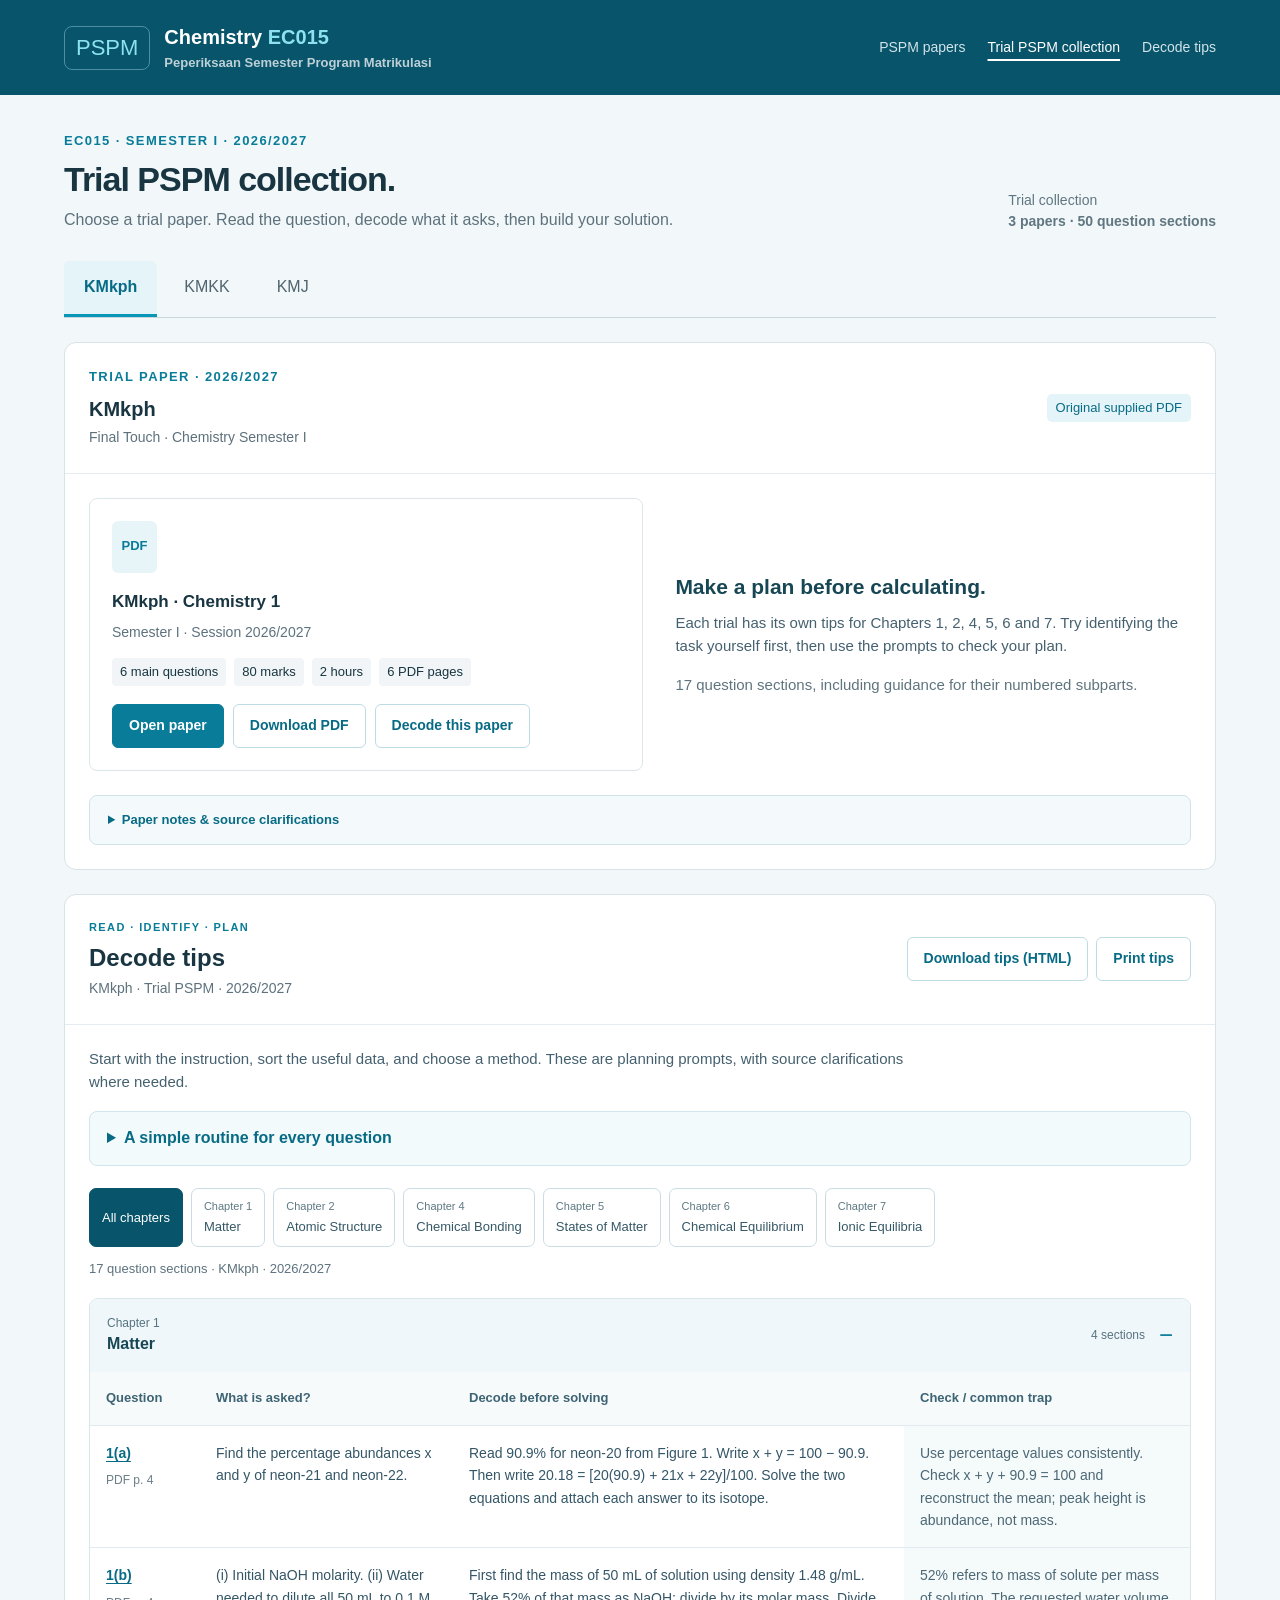
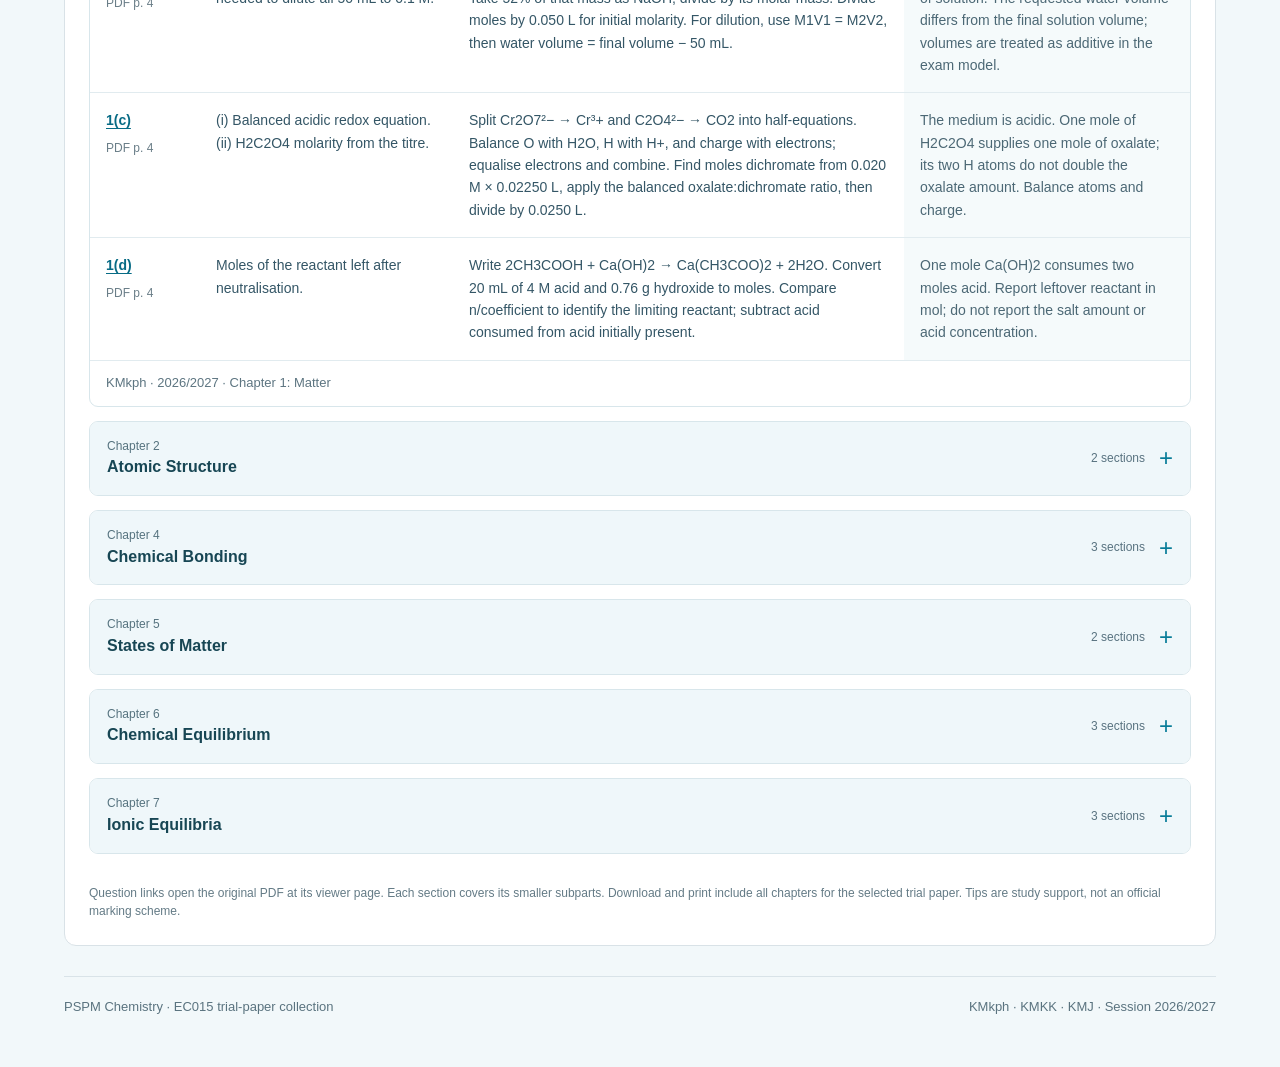
==== trials.html @ b9575f8e "Add trial papers and question decoding tips Add the 2026/2027 Trial PSPM collection for KMkph, KMKK " ====
<!doctype html>
<html lang="en">
<head>
  <meta charset="utf-8">
  <meta name="viewport" content="width=device-width,initial-scale=1">
  <title>Trial PSPM collection | Chemistry EC015</title>
  <meta name="description" content="Trial PSPM Chemistry EC015 papers for session 2026/2027, with question-specific decoding tips for KMkph, KMKK and KMJ.">
  <link rel="icon" type="image/svg+xml" href="data:image/svg+xml,%3Csvg xmlns='http://www.w3.org/2000/svg' viewBox='0 0 32 32'%3E%3Crect width='32' height='32' rx='8' fill='%2307546b'/%3E%3Cpath d='M11 7h10M14 7v8l-6 10h16l-6-10V7' fill='none' stroke='%238ce3ef' stroke-width='2'/%3E%3C/svg%3E">
  <style>
*{box-sizing:border-box}html{scroll-behavior:smooth;scroll-padding-top:22px}body{margin:0;background:#f2f8fa;color:#183541;font-family:Inter,Arial,sans-serif;font-size:16px;line-height:1.55}button,a,summary{-webkit-tap-highlight-color:transparent}button{font:inherit;cursor:pointer}a{color:#076b85;text-underline-offset:3px}button:focus-visible,a:focus-visible,summary:focus-visible{outline:3px solid #0796b5;outline-offset:4px}.skip{position:absolute;top:-80px;left:20px;z-index:10;background:white;padding:12px}.skip:focus{top:10px}header{background:#07546b;color:white;padding:22px 5%;display:flex;justify-content:space-between;align-items:center;gap:24px}.brand{display:flex;align-items:center;gap:14px}.mark{font-size:22px;color:#8ce3ef;border:1px solid #4d8fa1;padding:4px 11px;border-radius:8px}.brand strong{font-size:20px}.brand strong span{color:#8ce3ef}.brand small{display:block;color:#bed0d6;font-size:13px}nav{display:flex;gap:24px}nav a{color:#d2e3e9;text-decoration:none;font-size:14px}nav a:hover{color:white;text-decoration:underline}main{max-width:1360px;margin:auto;padding:36px 5% 50px}.intro{display:flex;justify-content:space-between;align-items:end;gap:20px;margin-bottom:28px}h1{font-size:34px;line-height:1.2;letter-spacing:-1px;margin:0 0 8px}h2{font-size:20px;line-height:1.4;margin:0}h3{font-size:17px;line-height:1.5;margin:0 0 8px}p{margin:0}.muted{color:#5d717c}.small{font-size:14px;margin-top:4px}.micro{font-size:13px;color:#5f747e;margin-top:16px}.label{font-size:13px;font-weight:bold;letter-spacing:1.4px;text-transform:uppercase;color:#087c98;margin-bottom:8px}.scope{font-size:14px;color:#607680}.tabs{display:flex;gap:7px;border-bottom:1px solid #c9d6dc;overflow:auto;margin-bottom:24px}.tabs button{border:0;background:transparent;color:#506570;padding:14px 20px;white-space:nowrap;border-bottom:3px solid transparent}.tabs button[aria-selected=true]{color:#076b85;border-color:#0796b5;background:#e4f4f8;font-weight:bold;border-radius:6px 6px 0 0}.layout{display:grid;grid-template-columns:1fr 1.6fr;gap:24px}.card{background:white;border:1px solid #d9e2e7;border-radius:12px;overflow:hidden}.cardhead{padding:24px;border-bottom:1px solid #e6ecef;display:flex;justify-content:space-between;align-items:center;gap:16px}.badge{font-size:13px;border-radius:5px;padding:4px 9px;background:#edf1f4;color:#506874;white-space:nowrap}.badge.good{background:#e4f4f8;color:#076b85}.paper{margin:24px;border:1px solid #dce5ea;border-radius:8px;padding:22px}.docicon{width:45px;height:52px;background:#e8f5f8;color:#087c98;border-radius:6px;display:grid;place-items:center;font-size:13px;font-weight:bold;margin-bottom:16px}.paper p{font-size:14px;color:#5d727e}.paper-meta{display:flex;gap:8px;flex-wrap:wrap;margin:14px 0 18px}.paper-meta span{background:#f1f5f7;border-radius:4px;padding:4px 8px;font-size:13px}.paper-actions{display:flex;gap:9px;flex-wrap:wrap}.button{display:inline-flex;align-items:center;justify-content:center;text-decoration:none;background:#087c98;color:white;padding:10px 16px;border:1px solid #087c98;border-radius:6px;font-size:14px;font-weight:bold}.button:hover{background:#06647c}.button.secondary{background:white;color:#076b85;border-color:#bedce4}.button.secondary:hover{background:#eef8fb}.textlink{font-size:14px;white-space:nowrap}.note{padding:0 24px 24px;font-size:14px;color:#5c727e}.note.topnote{padding:18px 24px 0}.metrics{display:grid;grid-template-columns:repeat(3,1fr);gap:14px;padding:24px}.metric{background:#f0f7fa;padding:16px;border-radius:8px}.metric strong{font-size:28px;display:block;line-height:1.3;font-variant-numeric:tabular-nums}.metric span{font-size:13px;color:#576e7a}.analysis{padding:0 24px 24px}.legend{display:flex;justify-content:space-between;gap:12px;font-size:13px;color:#59717c;margin-bottom:10px}.chapterbar{width:100%;border:0;background:none;padding:9px 0;display:grid;grid-template-columns:155px 1fr 89px;gap:14px;align-items:center;text-align:left;color:#23404c}.chapterbar:hover .bartrack{background:#dce8eb}.chapterbar[aria-pressed=true]{font-weight:bold}.chapname{font-size:14px;line-height:1.35}.chapname small{display:block;font-size:12px;color:#607783;font-weight:normal}.bartrack{height:18px;border-radius:4px;background:#edf2f5;overflow:hidden}.barfill{display:block;height:100%;border-radius:4px}.barvalue{font-size:14px;text-align:right;font-variant-numeric:tabular-nums}.barvalue small{display:block;color:#647c87;font-size:12px;font-weight:normal}.emptytrack{background:repeating-linear-gradient(135deg,#edf2f5,#edf2f5 6px,#f7f9fa 6px,#f7f9fa 12px)}.empty{padding:24px;color:#5b707d;font-size:16px}.empty h3{color:#203d49}.emptyaction{margin-top:20px;padding:10px 16px;background:#edf1f4;border-radius:6px;color:#526b78;text-align:center;font-size:14px}.notice{font-size:14px;color:#755b25;background:#fff8e6;border:1px solid #eedfae;border-radius:6px;padding:14px 16px;margin-top:16px}.wide{margin-top:24px}.filters{display:flex;gap:8px;flex-wrap:wrap;padding:18px 24px}.filters button,.smallbutton{background:white;border:1px solid #d4dfe4;border-radius:6px;padding:7px 13px;font-size:14px;color:#42606f}.filters button[aria-pressed=true]{background:#07546b;color:white;border-color:#07546b}.filters button:hover,.smallbutton:hover{border-color:#087c98}.filter-count{opacity:.7;margin-left:7px;font-size:13px}.tablewrap{overflow:auto}table{border-collapse:collapse;width:100%;font-size:14px;min-width:740px}caption{text-align:left;padding:12px 24px;font-size:13px;color:#5d7581;caption-side:bottom}th,td{text-align:left;padding:14px 24px;border-bottom:1px solid #e8eef1;vertical-align:top}th{font-size:13px;background:#f7f9fa;color:#506875;font-weight:bold}td:first-child{font-weight:bold}.mappingtable{min-width:800px}.mappingtable th:nth-child(1){width:90px}.mappingtable th:nth-child(2){width:140px}.mappingtable th:nth-child(3){width:90px}.mappingtable th:nth-child(4){width:300px}.mappingtable details{font-weight:normal}.mappingtable summary{cursor:pointer;color:#076b85;font-size:14px}.mappingtable details p{font-size:14px;line-height:1.6;margin:12px 0;color:#405f6e}.cslist{list-style:none;margin:12px 0;padding:0}.cslist li{font-size:14px;color:#3f5d6b;margin:8px 0}.cslist a{font-weight:bold}.related{border-left:2px solid #83bcb4;padding-left:12px}.sourcenote{color:#755b25!important;background:#fff9ea;padding:12px;border-radius:6px}.sourcepage{display:block;font-size:12px;color:#617883;margin-top:5px;font-weight:normal}.chaptertag{font-size:13px;display:inline-block;padding:3px 8px;border-radius:4px;background:#edf2f5}.mapfocus{display:flex;justify-content:space-between;align-items:center;padding:0 24px 16px;gap:14px;font-size:14px;color:#456370}.sectionhead{padding:12px 0 18px}.insights{display:grid;grid-template-columns:repeat(3,1fr);gap:20px}.insight{padding:22px;background:#e4efef;border:1px solid #d1e2e2;border-radius:10px}.insight:nth-child(2){background:#07546b;color:white;border-color:#07546b}.insight:nth-child(3){background:#eef0f7;border-color:#dde1ee}.bigstat{font-size:36px;line-height:1.2;font-weight:bold;margin-bottom:16px;color:#007262}.bigstat span{font-size:20px;font-weight:normal}.insight:nth-child(2) .bigstat{color:#8ce3ef}.insight p{font-size:14px;color:#496570}.insight:nth-child(2) p{color:#c2d8df}.weightcell{border:0;border-radius:5px;padding:6px 10px;text-align:left;font-size:14px;color:#174637;background:#e3f1ec;cursor:pointer;min-width:87px}.weightcell strong{display:block;font-size:16px}.weightcell small{font-size:12px;color:#436b60}.weightcell:hover{outline:2px solid #087c98}.topicname{font-weight:normal!important;max-width:300px}.topicname a{font-weight:bold;color:#385b6b}.freq{white-space:nowrap;font-weight:bold}.freqline{width:65px;height:5px;background:#e7edf0;border-radius:4px;margin-top:8px;overflow:hidden}.freqline span{height:100%;display:block;background:#087c98}.topiccell{text-align:center}.tick{border:1px solid #c7e0d9;background:#e4f2ed;color:#006b56;font-size:16px;font-weight:bold;border-radius:5px;width:38px;height:31px}.tick:hover{background:#c9e9df}.absent{color:#718692;font-size:13px}.supplement-grid{display:grid;grid-template-columns:1fr 1fr;gap:20px;padding:24px}.supplement-item{border:1px solid #d9e4e8;border-radius:8px;padding:18px}.supplement-item p{font-size:14px;color:#5d7581;margin-bottom:16px}.supplement-item .button{padding:8px 12px}.supplement-item button{background:white}.methods{display:grid;grid-template-columns:repeat(3,1fr);gap:24px;padding:24px}.methodnum{font-size:13px;color:#087c98;font-weight:bold;margin-bottom:8px}.methods p{font-size:14px;color:#526d7b}.methoddetails{margin:0 24px 20px;border-top:1px solid #dde6eb;padding-top:16px;font-size:14px}.methoddetails summary{cursor:pointer;font-weight:bold;color:#325666}.methoddetails p{margin:14px 0;color:#526e7c}.inventory{list-style:none;padding:0}.inventory li{margin:16px 0}.inventory small{display:block;font-size:13px;color:#5d7581;margin-top:4px}footer{display:flex;justify-content:space-between;gap:18px;border-top:1px solid #d9e3e8;margin-top:30px;padding-top:20px;font-size:13px;color:#5a737f}.sumrow th{background:white;font-size:14px}.missingcol{color:#647b87}#mapping-content .empty{padding-top:0}@media(max-width:980px){.layout{grid-template-columns:1fr 1.3fr}.chapterbar{grid-template-columns:125px 1fr 80px;gap:10px}.insights{gap:12px}.cardhead{padding:20px}}@media(max-width:760px){main{padding:24px 5% 36px}header{flex-wrap:wrap;padding:18px 5%;gap:16px}nav{gap:24px}.brand small{font-size:12px}.intro{display:block}.scope{margin-top:14px}.layout{grid-template-columns:1fr}h1{font-size:28px}.tabs button{padding:12px 14px}.metrics{gap:8px;padding:18px}.metric{padding:12px}.chapterbar{grid-template-columns:130px 1fr 80px;gap:10px}.analysis{padding:0 18px 20px}.insights,.methods,.supplement-grid{grid-template-columns:1fr}.cardhead{flex-wrap:wrap;align-items:start}.textlink{white-space:normal}.filters{padding:18px}.paper{margin:18px}.note{padding-left:18px;padding-right:18px}.mapfocus{padding-left:18px;padding-right:18px}.badge{white-space:normal}.tablewrap{overscroll-behavior-x:contain}footer{display:block}footer span{display:block;margin-bottom:6px}.methoddetails{margin-left:18px;margin-right:18px}.legend{font-size:12px}.chapname{font-size:14px}}@media(prefers-reduced-motion:reduce){html{scroll-behavior:auto}}
/* Question decoding support, scoped to the selected examination session. */
.sr-only{position:absolute;width:1px;height:1px;padding:0;margin:-1px;overflow:hidden;clip:rect(0,0,0,0);white-space:nowrap;border:0}
.decode-head .label{font-size:11px;margin-bottom:5px}.decode-head h2{font-size:24px}.decode-body{padding:22px 24px 0}.decode-lead{max-width:830px;color:#45616f;font-size:15px}.decode-routine{margin-top:18px;padding:14px 17px;border:1px solid #cfe6ed;border-radius:8px;background:#f2fafc}.decode-routine summary{font-weight:bold;color:#076b85;cursor:pointer}.decode-routine ol{margin:14px 0 0;padding-left:24px;color:#3c5b69;font-size:14px}.decode-routine li+li{margin-top:7px}.decode-sets{border:0;padding:0;margin:20px 0 10px;display:flex;gap:12px;flex-wrap:wrap}.decode-sets legend{font-size:14px;font-weight:bold;margin-bottom:10px}.decode-sets label{display:flex;align-items:center;gap:9px;border:1px solid #bfdde6;border-radius:8px;padding:10px 18px;font-weight:bold;font-size:14px;cursor:pointer}.decode-sets label:has(input:checked){background:#e4f4f8;border-color:#087c98;color:#076b85}.decode-sets input{accent-color:#087c98;width:17px;height:17px;margin:0}.decode-sets input:focus-visible{outline:3px solid #0796b5;outline-offset:3px}.decode-source-note{font-size:13px;color:#5d727e;max-width:840px}.decode-filters{display:flex;gap:8px;flex-wrap:wrap;padding:22px 24px 12px}.decode-filters button{border:1px solid #cbdde4;border-radius:7px;padding:9px 12px;background:white;color:#365866;font-size:13px;text-align:left}.decode-filters button span{display:block;font-size:11px;opacity:.8;margin-bottom:2px}.decode-filters button[aria-pressed=true]{background:#07546b;color:white;border-color:#07546b}.decode-filters button:hover{border-color:#087c98}.decode-status{padding:0 24px 18px;color:#5d727e;font-size:13px}.decode-content{padding:0 24px 4px}.decode-chapter{border:1px solid #d8e6eb;border-radius:9px;margin-bottom:14px;overflow:hidden}.decode-chapter>summary{display:flex;justify-content:space-between;align-items:center;gap:14px;background:#eff7fa;padding:15px 17px;cursor:pointer;list-style:none}.decode-chapter>summary::-webkit-details-marker{display:none}.decode-chapter>summary:after{content:'+';font-size:24px;color:#087c98;line-height:1}.decode-chapter[open]>summary:after{content:'−'}.decode-chapter>summary>span:first-child{flex:1}.decode-chapter>summary small{display:block;color:#56737f;font-size:12px}.decode-chapter>summary strong{font-size:16px;color:#174654}.decode-count{font-size:12px;color:#597380;white-space:nowrap}.decode-table-wrap{overflow-x:auto}.decode-table{min-width:0;width:100%;table-layout:fixed;font-size:14px;line-height:1.6}.decode-table caption{padding:12px 16px;caption-side:bottom}.decode-table th,.decode-table td{padding:16px;border-bottom:1px solid #e1ebef;overflow-wrap:break-word}.decode-table thead th{background:#f7fafb;color:#3d6474}.decode-table thead th:nth-child(1){width:10%}.decode-table thead th:nth-child(2){width:23%}.decode-table thead th:nth-child(3){width:41%}.decode-table thead th:nth-child(4){width:26%}.decode-table tbody th{background:white;color:#076b85;font-size:14px}.decode-table tbody th small{display:block;margin-top:7px;font-size:11px;font-weight:normal;color:#6a7e88}.decode-table td{font-weight:normal;color:#345666}.decode-table .decode-check{background:#f5fafb;color:#4c6875}.decode-table sub{font-size:.75em;line-height:0}.decode-footnote{padding:12px 24px 24px;font-size:12px;color:#647b86}.decode-download{white-space:nowrap}
@media(max-width:900px){.decode-table thead th:nth-child(1){width:11%}.decode-table thead th:nth-child(2){width:23%}.decode-table thead th:nth-child(3){width:38%}.decode-table thead th:nth-child(4){width:28%}.decode-table th,.decode-table td{padding:12px;font-size:13px}}
@media(max-width:760px){.decode-body{padding:18px 18px 0}.decode-filters{padding:20px 18px 12px;display:grid;grid-template-columns:1fr 1fr;gap:7px}.decode-filters button:first-child{grid-column:1/-1}.decode-status{padding:0 18px 16px}.decode-content{padding:0 18px 4px}.decode-footnote{padding:10px 18px 20px}.decode-table{display:block;table-layout:auto}.decode-table caption{display:block}.decode-table thead{position:absolute;width:1px;height:1px;overflow:hidden;clip:rect(0,0,0,0)}.decode-table tbody{display:block}.decode-table tbody tr{display:block;padding:14px 16px;border-bottom:1px solid #cddfe6}.decode-table tbody tr:nth-child(even){background:#f8fbfc}.decode-table tbody th,.decode-table tbody td{display:block;width:100%;padding:7px 0;border:0;background:none;font-size:14px}.decode-table tbody th{padding-bottom:10px;font-size:16px}.decode-table tbody th small{display:inline;margin-left:12px}.decode-table td:before{content:attr(data-label);display:block;font-weight:bold;color:#174654;font-size:12px;margin-bottom:3px}.decode-table .decode-check{padding:12px;margin-top:5px;background:#edf6f8;border-radius:6px}.decode-chapter>summary{padding:14px}.decode-count{font-size:11px}}

</style>
  <style>
nav{flex-wrap:wrap;gap:12px 22px}nav a[aria-current="page"]{color:white;text-decoration:underline;text-decoration-thickness:2px;text-underline-offset:7px}
.trial-paper-layout{display:grid;grid-template-columns:1.1fr 1fr;align-items:center}.trial-guidance{padding:24px 32px 24px 8px;color:#45616f;max-width:560px}.trial-guidance h3{font-size:21px;color:#174654}.trial-guidance p{font-size:15px}.trial-notes{margin:0 24px 24px;background:#f4fafc;border:1px solid #cfe3ea;border-radius:8px;padding:14px 18px;font-size:13px;color:#486571}.trial-notes summary{cursor:pointer;font-weight:bold;color:#076b85}.trial-notes ul{margin:12px 0 0;padding-left:20px}.trial-notes li+li{margin-top:8px}.trial-tip-actions{display:flex;flex-wrap:wrap;gap:8px}.decode-table tbody th small{font-size:12px}.decode-table{font-variant-numeric:tabular-nums}.decode-table th,.decode-table td{white-space:pre-line}
@media(max-width:760px){.trial-paper-layout{grid-template-columns:1fr}.trial-guidance{padding:0 18px 22px}.trial-guidance h3{font-size:18px}.trial-notes{margin:0 18px 20px}.decode-filters button{min-width:0;overflow-wrap:anywhere}.trial-tip-actions{width:100%}nav{gap:12px 18px}header{align-items:flex-start}}
@media print{body{background:white;font-size:11pt}header,.intro,#trial-tabs,#trial-paper-card,.decode-filters,.decode-status,.trial-tip-actions,.skip,footer{display:none!important}main{padding:0;max-width:none}.card{border:0}.decode-head,.decode-body,.decode-content{padding:8px 0}.decode-routine,.decode-footnote{display:none}.decode-chapter{break-inside:auto;overflow:visible}.decode-chapter>summary:after{display:none}.decode-table,.decode-table tbody{display:table;width:100%;table-layout:fixed}.decode-table thead{display:table-header-group;position:static;width:auto;height:auto;clip:auto}.decode-table tbody{display:table-row-group}.decode-table tr{display:table-row!important;break-inside:avoid}.decode-table th,.decode-table td{display:table-cell!important;padding:8px!important;font-size:9pt!important;border:1px solid #cfdee4!important}.decode-table td:before{display:none}.decode-table caption{display:table-caption}a{color:#183541;text-decoration:none}.wide{margin-top:0}}

</style>
  
  
</head>
<body>
  <a class="skip" href="#trial-papers">Skip to trial papers</a>
  <header>
    <div class="brand"><div class="mark" aria-hidden="true">PSPM</div><strong>Chemistry <span>EC015</span><small>Peperiksaan Semester Program Matrikulasi</small></strong></div>
    <nav aria-label="Portal sections"><a href="index.html#papers">PSPM papers</a><a href="trials.html" aria-current="page">Trial PSPM collection</a><a href="#trial-decode">Decode tips</a></nav>
  </header>
  <main>
    <div class="intro">
      <div><div class="label">EC015 · Semester I · 2026/2027</div><h1>Trial PSPM collection.</h1><p class="muted">Choose a trial paper. Read the question, decode what it asks, then build your solution.</p></div>
      <div class="scope">Trial collection<br><strong>3 papers · 50 question sections</strong></div>
    </div>
    <section id="trial-papers" aria-label="Trial examination paper collection">
      <div class="tabs" role="tablist" aria-label="Trial paper" id="trial-tabs"></div>
      <section id="trial-panel" role="tabpanel">
        <section class="card" id="trial-paper-card" aria-label="Selected trial paper"></section>
        <section class="card wide" id="trial-decode" aria-labelledby="trial-decode-title"></section>
      </section>
    </section>
    <footer><span>PSPM Chemistry · EC015 trial-paper collection</span><span>KMkph · KMKK · KMJ · Session 2026/2027</span></footer>
    <noscript><p>This collection needs JavaScript to show its decoding tips. Open the supplied papers directly: <a href="trial-kmkph-2026-2027.pdf">KMkph</a>, <a href="trial-kmkk-2026-2027.pdf">KMKK</a>, <a href="trial-kmj-2026-2027.pdf">KMJ</a>.</p></noscript>
  </main>

<script>
window.TRIAL_PSPM_DATA = [{"id": "kmkph", "label": "KMkph", "url": "trial-kmkph-2026-2027.pdf", "pages": 6, "session": "2026/2027", "subtitle": "Final Touch · Chemistry Semester I", "notes": ["The cover names this paper “Final Touch”. KMkph is the supplied file label.", "The constants page prints Kw as 1.00 × 10^-4. At 25°C use Kw = 1.00 × 10^-14; confirm this source typo with your lecturer.", "Question 6(c) needs a stated assumption about sulfate in sulfuric acid. See its decoding note."], "rows": [{"ref": "1(a)", "chapter": 1, "page": 4, "target": "Find the percentage abundances x and y of neon-21 and neon-22.", "plan": "Read 90.9% for neon-20 from Figure 1. Write x + y = 100 − 90.9. Then write 20.18 = [20(90.9) + 21x + 22y]/100. Solve the two equations and attach each answer to its isotope.", "check": "Use percentage values consistently. Check x + y + 90.9 = 100 and reconstruct the mean; peak height is abundance, not mass."}, {"ref": "1(b)", "chapter": 1, "page": 4, "target": "(i) Initial NaOH molarity. (ii) Water needed to dilute all 50 mL to 0.1 M.", "plan": "First find the mass of 50 mL of solution using density 1.48 g/mL. Take 52% of that mass as NaOH; divide by its molar mass. Divide moles by 0.050 L for initial molarity. For dilution, use M1V1 = M2V2, then water volume = final volume − 50 mL.", "check": "52% refers to mass of solute per mass of solution. The requested water volume differs from the final solution volume; volumes are treated as additive in the exam model."}, {"ref": "1(c)", "chapter": 1, "page": 4, "target": "(i) Balanced acidic redox equation. (ii) H2C2O4 molarity from the titre.", "plan": "Split Cr2O7²− → Cr³+ and C2O4²− → CO2 into half-equations. Balance O with H2O, H with H+, and charge with electrons; equalise electrons and combine. Find moles dichromate from 0.020 M × 0.02250 L, apply the balanced oxalate:dichromate ratio, then divide by 0.0250 L.", "check": "The medium is acidic. One mole of H2C2O4 supplies one mole of oxalate; its two H atoms do not double the oxalate amount. Balance atoms and charge."}, {"ref": "1(d)", "chapter": 1, "page": 4, "target": "Moles of the reactant left after neutralisation.", "plan": "Write 2CH3COOH + Ca(OH)2 → Ca(CH3COO)2 + 2H2O. Convert 20 mL of 4 M acid and 0.76 g hydroxide to moles. Compare n/coefficient to identify the limiting reactant; subtract acid consumed from acid initially present.", "check": "One mole Ca(OH)2 consumes two moles acid. Report leftover reactant in mol; do not report the salt amount or acid concentration."}, {"ref": "2(a)", "chapter": 2, "page": 4, "target": "(i) Transition for line C. (ii) Photon energy for B. (iii) Longest-wavelength labelled line. Continues on PDF p. 5.", "plan": "Ultraviolet identifies the Lyman series, so all emission transitions end at n = 1. A is the first line (n = 2 → 1); count successive initial levels to C. Read B’s frequency as 2.93 × 10^15 s−1 and use E = hν. For wavelength, use λ = c/ν and choose the lowest frequency.", "check": "Use the line labels and frequencies from Figure 2 on p. 4. Photon energy is positive in J per photon; electron energy change for emission is negative."}, {"ref": "2(b)", "chapter": 2, "page": 5, "target": "(i) Neutral Y configuration. (ii) Valence orbital shapes. (iii) Quantum numbers for the fifth electron of Y3+. (iv) Number of l = 0 electrons in Y3+.", "plan": "Y3+ has 28 electrons, so neutral Y has 31. Write the atom and ion configurations separately. Sketch the atom’s valence s and p orbitals. For the fifth electron, count from 1s in the ion and place it in a labelled orbital diagram. For l = 0, add all occupied s-subshell electrons in the ion.", "check": "38 neutrons do not enter the electronic configuration. The fifth electron overall is not the fifth valence electron. State your m_l box-order convention."}, {"ref": "3(a)", "chapter": 4, "page": 5, "target": "(i) Lewis structures of ClF3 and ClF4−. (ii) Shapes. (iii) Octet exceptions. (iv) Hybridisation diagram for ClF4−.", "plan": "Count all valence electrons, adding one for the anion. Complete terminal F octets and place remaining pairs on Cl. Count bonding and lone-pair domains: ClF3 is AX3E2; ClF4− is AX4E2. Use these for molecular shapes and the course-model orbital mixing diagram for six domains.", "check": "Draw all lone pairs and bracket the ion with its charge. Molecular shape excludes lone pairs. Use the EC015 sp3d/sp3d2 model when requested; it is a course model of hypervalent bonding."}, {"ref": "3(b)", "chapter": 4, "page": 5, "target": "(i) Resonance contributors for SCN−. (ii) Most plausible contributor, justified by formal charges.", "plan": "Keep the S–C–N skeleton fixed and count 16 valence electrons. Change bond orders and lone pairs while keeping valid octets. For every atom use formal charge = valence electrons − nonbonding electrons − half the bonding electrons. Compare charge separation and the location of negative charge.", "check": "Do not move atoms or use equilibrium arrows for resonance. Every contributor must total −1. In the formal-charge/electronegativity comparison, state the criterion used; real SCN− has delocalised bonding."}, {"ref": "3(c)", "chapter": 4, "page": 5, "target": "Explain why H2O boils higher than H2S despite their similar shape.", "plan": "Identify the intermolecular forces in each pure substance. Connect the O–H bonds and oxygen lone pairs to hydrogen bonding between water molecules. Compare the energy needed to separate those molecules with that for H2S.", "check": "Boiling overcomes intermolecular attractions. It does not break the O–H or S–H covalent bonds. Similar molecular shape does not imply identical intermolecular forces."}, {"ref": "4(a)", "chapter": 5, "page": 5, "target": "(i) Molar mass from gas density. (ii) New volume at constant pressure. (iii) Conditions for real-gas behaviour.", "plan": "For (i), use M = dRT/P with 2.64 g/L, T = 310 + 273.15 K, and P = 775/760 atm. For (ii), use V1/T1 = V2/T2 with 2.5 L and the stated final temperature, read as 400°C. For (iii), connect low temperature and high pressure to attractions and molecular volume.", "check": "Match R to pressure/volume units. Convert both temperatures to kelvin. The final temperature is typeset “400⁰C”; confirm if your copy is unclear."}, {"ref": "4(b)", "chapter": 5, "page": 6, "target": "(i) Labelled phase diagram of X. (ii) Explain the difference from water’s fusion-line slope.", "plan": "Put pressure vertically and temperature horizontally. Mark the triple point at −57°C, 5.1 atm and critical point at 31°C, 73 atm. Join the three phase boundaries and label regions. Solid X is denser than its liquid, so draw a positive solid–liquid slope; contrast water’s less-dense ice and negative slope.", "check": "The critical point ends the liquid–gas boundary. Label the solid–liquid boundary separately; do not use the water slope for X."}, {"ref": "5(a)", "chapter": 6, "page": 6, "target": "Kp for the stated photosynthesis equilibrium at 31°C.", "plan": "Write Kc = [O2]^6/([CO2]^6[H2O]^6); omit solid glucose. Substitute the given equilibrium concentrations, then use Kp = Kc(RT)^Δn. Count gaseous coefficients only: Δn = 6 − (6 + 6) = −6. Use T = 304.15 K.", "check": "The coefficients become powers; this question is not a simple ratio of concentrations. Use the gas-constant units required for the pressure convention."}, {"ref": "5(b)", "chapter": 6, "page": 6, "target": "Initial concentrations of CO2 and H2O when products were initially absent.", "plan": "Create an ICE table with changes −6x, −6x, +x(solid), +6x for the equation as written. Since initial O2 = 0, set 6x = [O2]eq. Add the consumed amount 6x back to each reactant’s equilibrium concentration.", "check": "Work backwards from equilibrium. CO2, H2O and O2 have equal gaseous coefficients here; do not add six times the measured O2 concentration again."}, {"ref": "5(c)", "chapter": 6, "page": 6, "target": "How increasing temperature changes Kp.", "plan": "Underline ΔH > 0: the forward direction is endothermic. Treat heat as a reactant. Heating favours the forward reaction, so relate the increased product-to-reactant equilibrium ratio to Kp.", "check": "State the change in Kp, not only the direction of the shift. A catalyst or pressure change at fixed temperature would not change Kp."}, {"ref": "6(a)", "chapter": 7, "page": 6, "target": "(i) Conjugate bases of HCN and C6H5COOH. (ii) Stronger acid with a Ka reason.", "plan": "Remove one H+ from each acid and reduce its charge by one. Compare the two given Ka values: the larger Ka means a greater fraction dissociates and hence a stronger acid.", "check": "A more negative exponent means a smaller value. Compare Ka numerically; count the charge correctly for CN− and C6H5COO−."}, {"ref": "6(b)", "chapter": 7, "page": 6, "target": "(i) Reaction equations. (ii) Final pH and acidic/basic nature after mixing NH3 and HCl.", "plan": "Begin with NH3 + H+ → NH4+. Find initial moles: 0.200 × 0.30 for NH3 and 0.100 × 0.20 for HCl. Subtract the acid moles to find remaining NH3 and formed NH4+. Both survive, so use the base buffer relation pOH = pKb + log(nNH4+/nNH3), then pH = 14 − pOH at 25°C. Include NH3 + H2O ⇌ NH4+ + OH− when explaining equilibrium.", "check": "This mixture is before equivalence. Neutralisation comes before equilibrium; do not use initial NH3 concentration in a weak-base-only formula. Use Kw = 10^-14 at 25°C despite the constants-page typo."}, {"ref": "6(c)", "chapter": 7, "page": 6, "target": "Molar solubility of Ag2SO4 in 1.0 M H2SO4.", "plan": "Write Ag2SO4(s) ⇌ 2Ag+ + SO4²− and Ksp = [Ag+]²[SO4²−]. Let the dissolved salt be s, giving [Ag+] = 2s. If the intended exam model assumes background [SO4²−] = 1.0 M, write Ksp = (2s)²(1.0 + s), approximate only after stating that assumption.", "check": "Source clarification: H2SO4 does not supply exactly 1.0 M free SO4²− in a rigorous model; HSO4− dissociation and activities matter. No Ka2 is supplied. Confirm the intended simplification with your lecturer; do not double the sulfate concentration."}]}, {"id": "kmkk", "label": "KMKK", "url": "trial-kmkk-2026-2027.pdf", "pages": 10, "session": "2026/2027", "subtitle": "Program Jelajah Prestasi · Pre-PSPM", "notes": ["The tips follow the visible question pages. The PDF contains duplicated hidden text; the visible 1(b) has two subparts about HNO3."], "rows": [{"ref": "1(a)", "chapter": 1, "page": 5, "target": "(i) Relative atomic mass of Ga. (ii) Complete notation for the 69Ga3+ ion.", "plan": "Multiply each isotopic mass by its fractional abundance and add. For notation, place the mass number at upper left, Ga’s proton number at lower left, and 3+ at upper right.", "check": "Use 68.926 and 70.925 for the weighted mean, not the rounded mass numbers. Losing electrons changes charge, not mass number or proton number."}, {"ref": "1(b)", "chapter": 1, "page": 5, "target": "(i) Molality of concentrated HNO3. (ii) Stock volume for 250.0 mL of 0.705 M dilute acid.", "plan": "Take 100 g of stock: 68.0 g HNO3 and 32.0 g water. Divide acid moles by 0.0320 kg solvent for molality. For dilution, first obtain stock molarity from the same acid moles divided by stock volume (100 g ÷ 1.4 g/mL, converted to L), then use MstockVstock = 0.705 × 0.2500.", "check": "Molality uses kg solvent; molarity uses L solution. The visible paper asks two HNO3 subparts; ignore the duplicated hidden text mentioning KCl that some text readers expose."}, {"ref": "1(c)", "chapter": 1, "page": 5, "target": "Balance permanganate + sulfite → MnO2 + sulfate in basic medium.", "plan": "Form reduction and oxidation half-equations. Balance atoms and charge, equalise electron transfer, then convert any H+ to water by adding equal OH− to both sides and cancel water. Alternatively balance directly with H2O/OH− in basic solution.", "check": "The reduction product is MnO2, not Mn2+. The final equation must conserve charge and atoms and contain no uncancelled H+."}, {"ref": "1(d)", "chapter": 1, "page": 5, "target": "Mass of the excess reactant remaining after P4 reacts with Cl2.", "plan": "Convert 15.5 g P4 and 45.0 g Cl2 to moles. Compare n(P4)/1 with n(Cl2)/6 using P4 + 6Cl2 → 4PCl3. Determine how much excess reactant is consumed by the limiting amount; subtract from its starting moles and convert the remainder to grams.", "check": "P4 and Cl2 are molecules: use their molecular molar masses. The larger starting mass does not necessarily identify the excess reactant."}, {"ref": "2(a)", "chapter": 2, "page": 6, "target": "(i) Wavelength in nm and frequency of Brackett line R. (ii) Highest-energy labelled line.", "plan": "Brackett transitions end at n = 4. Count P as 5 → 4, Q as 6 → 4, then R as 7 → 4. Use 1/λ = RH(1/4² − 1/7²), then ν = c/λ. Compare initial levels for the labelled lines to identify the greatest energy drop.", "check": "The lines converge to the right; the horizontal spacing is schematic. Use RH in m−1, calculate λ in m, then convert to nm. Highest energy means highest frequency."}, {"ref": "2(b)", "chapter": 2, "page": 6, "target": "(i) Configuration of Z2+ (Z = 29). (ii) Quantum numbers for the seventh 3d electron. (iii) Neutral copper anomaly.", "plan": "Identify copper. Write the neutral anomalous configuration [Ar]3d10 4s1, then remove 4s before 3d to obtain the 2+ ion. Fill five labelled 3d boxes singly before pairing and locate the seventh electron in that subshell. Explain neutral copper using the relative stability of a filled 3d subshell.", "check": "The highest-energy occupied subshell of Cu2+ is 3d. “Seventh electron” refers here to that subshell, not the seventh electron overall. State the m_l ordering used; neutral Cu and Cu2+ are different."}, {"ref": "3(a)", "chapter": 4, "page": 7, "target": "Two possible NO2+ Lewis structures and the most plausible one.", "plan": "Count 5 + 2(6) − 1 = 16 valence electrons. Keep the O–N–O skeleton, draw two valid distributions of bond orders/lone pairs, and calculate all formal charges. Prefer full octets, then minimise charge separation and justify the location of charge.", "check": "NO2+ is not nitrite (NO2−). Second-period N cannot exceed its octet. All formal charges must sum to +1; include the ion brackets."}, {"ref": "3(b)", "chapter": 4, "page": 7, "target": "(i) ICl2− hybridisation diagram. (ii) Labelled sigma orbital overlap.", "plan": "Draw its Lewis structure and count five electron domains at iodine: two bonds and three lone pairs, AX2E3. Use the course-model sp3d diagram, assigning the three lone pairs equatorially. Draw the two axial hybrid orbitals overlapping end-on with chlorine p orbitals and label the two σ bonds.", "check": "The electron-domain arrangement is trigonal bipyramidal; the molecular shape is linear. Do not draw π overlap. Use the EC015 hybridisation model requested by the question."}, {"ref": "3(c)", "chapter": 4, "page": 7, "target": "Explain methanol’s higher boiling point than dimethyl ether.", "plan": "Inspect whether each pure liquid has an O–H hydrogen-bond donor. Methanol molecules can hydrogen-bond to one another; dimethyl ether has no O–H bond and has dipole–dipole plus dispersion attractions. Link stronger overall attractions to more energy for boiling.", "check": "An oxygen atom alone does not make a pure liquid hydrogen-bond to itself. Compare intermolecular forces rather than the strength of C–O bonds."}, {"ref": "4(a)", "chapter": 5, "page": 8, "target": "(i) Initial total gas pressure in Pa. (ii) H2 partial pressure after expansion and heating.", "plan": "Convert 5.04 g N2 and 0.640 g H2 to moles. For (i), use total moles in P = nRT/V with 6.00 dm³ and 300.15 K. For (ii), H2 moles stay unchanged; use only n(H2), the combined 10.00 dm³ volume, and 360.15 K in p(H2) = n(H2)RT/V.", "check": "For R = 8.314, convert dm³ to m³ to obtain Pa. The final volume is 6.00 + 4.00 dm³. Total pressure and hydrogen partial pressure use different mole counts."}, {"ref": "4(b)", "chapter": 5, "page": 8, "target": "(i) Why water’s fusion line slopes negatively. (ii) Judge the melting claim below the triple-point pressure.", "plan": "Connect ice’s lower density to its larger molar volume: pressure favours the denser liquid, so melting temperature falls as pressure rises. For (ii), trace a constant-pressure horizontal path below the triple point; it crosses the solid–gas boundary without entering the liquid region.", "check": "Below the triple-point pressure the solid sublimes; it does not melt first. Use phase regions and boundaries to justify your conclusion."}, {"ref": "5(a)", "chapter": 6, "page": 9, "target": "(i) Kp and Kc at 298 K. (ii) H2S equilibrium pressure when NH3 is already present.", "plan": "Omit NH4HS(s) from Kp. In the initially evacuated flask, equal gas coefficients mean each gas supplies half of 0.600 atm. Multiply the two partial pressures for Kp, then use Kp = Kc(RT)². In the separate experiment, set p(H2S) = x and p(NH3) = 0.500 + x; solve x(0.500 + x) = Kp.", "check": "0.600 atm is total pressure, not each partial pressure. In the second experiment the two gas pressures are unequal. Use the positive root and the same 298 K constant."}, {"ref": "5(b)", "chapter": 6, "page": 9, "target": "Deduce the sign of ΔH by comparing Kp at 298 K and 318 K.", "plan": "Compare the Kp calculated in 5(a)(i) with 0.30 atm² at the higher temperature. Decide whether heating favours products; if it does, heat is consumed in the forward decomposition, indicating an endothermic reaction.", "check": "Compare equilibrium constants at two temperatures, not total pressures. State both endothermic/exothermic and why the observed K change supports it."}, {"ref": "6(a)", "chapter": 7, "page": 10, "target": "(i) Buffer reaction when acid is added. (ii) pH of the HNO2/NO2− mixture.", "plan": "Identify the weak acid HNO2 and its conjugate base NO2−. Added H+ is consumed by NO2− to form HNO2; write that equation. Find moles of each from 0.200 × 0.15 and 0.300 × 0.20. Use pH = pKa + log(nNO2−/nHNO2), where pKa = −log(4.95 × 10^-4).", "check": "These are already a conjugate pair, so do not subtract them as though a strong acid were neutralising a base. The common total volume cancels in the ratio; stock concentrations alone cannot be used because the volumes differ."}, {"ref": "6(b)", "chapter": 7, "page": 10, "target": "(i) CaF2 molar solubility in water. (ii) Effect of added Ca(NO3)2.", "plan": "Write CaF2(s) ⇌ Ca2+ + 2F−. If molar solubility is s, then [Ca2+] = s and [F−] = 2s. Substitute into Ksp = [Ca2+][F−]² = 4s³. For added calcium nitrate, identify Ca2+ as the common ion and explain the shift toward undissolved solid.", "check": "Molar solubility is moles of CaF2 per litre, not the fluoride concentration. Adding a common ion lowers solubility at the same temperature; Ksp stays constant."}]}, {"id": "kmj", "label": "KMJ", "url": "trial-kmj-2026-2027.pdf", "pages": 10, "session": "2026/2027", "subtitle": "Kolej Matrikulasi Johor · Chemistry Semester I", "notes": ["Question 6(b) specifies “0.2 M PbSO4 solution”. PbSO4 is sparingly soluble; the free Pb2+ concentration is not established by that wording. Confirm the intended common-ion salt or concentration with your lecturer.", "The tips state the course assumptions for the quantum-number and hypervalent-bonding questions."], "rows": [{"ref": "1(a)", "chapter": 1, "page": 4, "target": "Percentage abundances of neon-21 and neon-22.", "plan": "Read 90.48% for neon-20. Let neon-21 = a and neon-22 = b. Use a + b = 9.52 and 20.18 = [20(90.48) + 21a + 22b]/100. Solve simultaneously, labelling both answers.", "check": "This graph uses 90.48%, unlike KMkph’s 90.9%. Do not copy abundances from another set. Recalculate the weighted mean as a check."}, {"ref": "1(b)", "chapter": 1, "page": 4, "target": "Empirical formula of the C/H/O compound from combustion data.", "plan": "Find n(C) from 14.67 g CO2 ÷ M(CO2). Find n(H) as twice 6.00 g H2O ÷ M(H2O). Convert these to C and H masses; subtract both from the original 10.00 g to get the oxygen mass. Convert O to moles, divide all mole amounts by the smallest, then make whole-number ratios.", "check": "Oxygen in the original compound is found by mass difference; the oxygen in CO2/H2O also includes oxygen supplied for burning. The answer is the simplest formula ratio."}, {"ref": "1(c)", "chapter": 1, "page": 4, "target": "Convert 12.5 molal H3PO4 with density 1.685 g/mL to molarity.", "plan": "Choose 1.000 kg of solvent, which contains 12.5 mol H3PO4. Find solute mass from moles × molar mass. Add solvent mass to obtain solution mass, use density to find solution volume, and convert it to litres. Molarity = 12.5 mol ÷ solution volume in L.", "check": "12.5 molal means per kg solvent, not per kg solution. Include the solute mass before converting mass to solution volume."}, {"ref": "1(d)", "chapter": 1, "page": 5, "target": "Balance dichromate + iodide → Cr3+ + iodine in basic medium.", "plan": "Separate the dichromate reduction and iodide oxidation half-equations. Balance atoms/charge and equalise electrons; neutralise H+ with equal OH− on both sides and cancel water to reach a basic-medium equation.", "check": "Check both total charge and each element. Follow the products supplied in the question; in real basic solution Cr3+ may precipitate as hydroxide, which this formal balancing exercise does not specify."}, {"ref": "1(e)", "chapter": 1, "page": 5, "target": "(i) Theoretical NH3 mass. (ii) Percentage yield using 18.50 g collected.", "plan": "At room temperature use the paper’s molar volume of 24 dm³/mol. Convert both gas volumes to moles and compare n(N2)/1 with n(H2)/3. Use the limiting amount and 2 mol NH3 per stoichiometric reaction to get theoretical mass. Percentage yield = actual mass/theoretical mass × 100.", "check": "Convert from limiting reactant, not simply the smaller gas volume. The 18.50 g is actual yield; theoretical yield comes from stoichiometry."}, {"ref": "2(a)", "chapter": 2, "page": 6, "target": "(i) Wavelength in nm. (ii) Hydrogen emission transition.", "plan": "Use λ = c/ν with ν = 7.56 × 10^14 s−1; convert metres to nm. Visible hydrogen emission identifies the Balmer series, with final n = 2. Substitute λ into 1/λ = RH(1/2² − 1/ni²), solve ni, and write the downward transition.", "check": "Use λ in metres in the Rydberg equation. Allow for rounding to a nearby integer level. An emission transition has ni > nf."}, {"ref": "2(b)", "chapter": 2, "page": 6, "target": "Ionisation energy of gaseous hydrogen in kJ/mol.", "plan": "The Lyman reference means start from the ground state, n = 1. Ionisation is the transition 1 → infinity, where electron energy becomes zero. Calculate the positive energy gap per atom, multiply by Avogadro’s constant, then divide by 1000 for kJ/mol.", "check": "Ionisation requires positive energy. A per-atom energy in joules is not yet a molar energy; include both the Avogadro and kJ conversions."}, {"ref": "2(c)", "chapter": 2, "page": 6, "target": "(i) X configuration. (ii) Valence orbital diagram. (iii) Orbital shape for the 23rd electron.", "plan": "Interpret n = 4, l = 1 as 4p. Under the intended assumption that the two given electrons are the only highest-subshell electrons, finish with 4p² after [Ar]3d10 4s2. Fill separate 4p boxes with parallel spins. Count the 23rd electron using the filling sequence; it lies in 3d, so sketch a correctly labelled d orbital.", "check": "Source clarification: two listed quantum-number sets alone do not prove there are no other 4p electrons. State the intended 4p² assumption. Degenerate orbital-box order is a convention; use one consistently rather than guessing an unlabelled orientation."}, {"ref": "3(a)", "chapter": 4, "page": 7, "target": "(i) BF3 Lewis structure and octet exception. (ii) Formal charges of each NCO− contributor and the best contributor.", "plan": "For BF3, count valence electrons and draw three B–F bonds with terminal F octets; count only six electrons around B. For each supplied N–C–O resonance structure, compute formal charge on N, C and O separately. Compare full octets, charge separation and which atom carries negative charge.", "check": "BF3 has an incomplete boron octet, not an expanded one. Every NCO− contributor must total −1. Do not redraw different atom connectivities."}, {"ref": "3(b)", "chapter": 4, "page": 7, "target": "(i) SF2 shape and bond-angle prediction. (ii) Polarity.", "plan": "Draw its Lewis structure: two bonding pairs and two lone pairs at S, AX2E2. Identify a bent molecular shape with a bond angle compressed below the ideal tetrahedral angle. Draw S–F bond dipoles and decide whether their vectors cancel in that bent geometry.", "check": "Tetrahedral describes the electron-domain arrangement, not the molecular shape. Do not assume the exact water angle for SF2; qualitative VSEPR predicts an angle below 109.5°. State an approximation rather than inventing an exact value from the domain count alone."}, {"ref": "3(c)", "chapter": 4, "page": 7, "target": "(i) Hybridisation of P in PCl6−. (ii) Orbital overlaps with labelled bonds.", "plan": "Count six P–Cl bonding domains and no lone pair at central P. Use the EC015 sp3d2 hybridisation model for the octahedral arrangement, drawing the requested orbital mixing/occupancy. Show six end-on overlaps with chlorine p orbitals and label the six σ bonds.", "check": "The formula PCl6− and −1 charge determine the electron count, despite the cation-like name in the paper. This is the course hybridisation model; do not introduce π bonds."}, {"ref": "3(d)", "chapter": 4, "page": 7, "target": "Compare boiling points of water and hydrogen sulfide with reasons.", "plan": "Identify hydrogen bonding between H2O molecules and dipole–dipole/dispersion forces between H2S molecules. Explain how stronger intermolecular attraction in water means more energy is required to separate its molecules, yielding the higher boiling point.", "check": "Give the order and its cause. Boiling does not require breaking the O–H covalent bonds; hydrogen bonded to sulfur does not give the strong hydrogen bonding used in this course model."}, {"ref": "4(a)", "chapter": 5, "page": 8, "target": "Mass of HCl that reacted, using hydrogen collected over water.", "plan": "Subtract water vapour pressure: p(H2) = 762 − 19.8 mmHg. Convert pressure to atm, volume 420 mL to L, and temperature 22°C to K. Use n(H2) = pV/RT, then the ratio Mg + 2HCl → MgCl2 + H2 to obtain n(HCl). Convert HCl moles to mass.", "check": "Use the given water vapour pressure at 22°C, not the constants-page value at 25°C. The gas amount gives H2 moles; two moles HCl react per mole H2."}, {"ref": "4(b)", "chapter": 5, "page": 8, "target": "(i) Solid–liquid boundary. (ii) Changes on cooling X to Y. (iii) Liquid versus solid density.", "plan": "Locate the triple point B; the steep line from B to C is the fusion boundary. Trace X → Y horizontally to lower temperature and name the boundary crossed (gas to liquid). Read the positive fusion-line slope: increasing pressure favours the smaller-volume solid, so the solid is denser than the liquid.", "check": "Read this figure rather than recall water’s diagram. X → Y stops in the liquid region; it does not continue through the fusion boundary into the solid."}, {"ref": "5(a)", "chapter": 6, "page": 9, "target": "(i) CO and H2O equilibrium partial pressures. (ii) Total equilibrium pressure.", "plan": "For CO + H2O ⇌ CO2 + H2, make a pressure ICE table starting 2.0, 3.0, 0, 0 atm. Let changes be −x, −x, +x, +x. Use 4.0 = x²/[(2.0 − x)(3.0 − x)] and choose 0 < x < 2.0. Report reactants’ remaining partial pressures, then sum all four gases.", "check": "The question supplies Kp, so use partial pressures. Δn(gas) = 0: the pressure sum is unchanged at fixed temperature and volume. Reject any root making a pressure negative."}, {"ref": "5(b)", "chapter": 6, "page": 9, "target": "(i) Net reaction direction from Qc and Kc. (ii) Effect of helium added at constant volume.", "plan": "Compare Qc = 2.98 with Kc = 0.0584. Q > K indicates excess products relative to equilibrium, so net reaction proceeds left. For He at fixed volume and temperature, use pi = niRT/V: reacting-gas partial pressures do not change, so their reaction quotient and equilibrium position do not change.", "check": "An increase in total pressure from inert gas does not imply a shift at constant volume. Distinguish total pressure from the partial pressures that enter K."}, {"ref": "6(a)", "chapter": 7, "page": 10, "target": "(i) Initial pH and pH after 50 mL HCl. (ii) Qualitative pH at equivalence.", "plan": "Treat three stages separately. Initially, pyridine is a weak base: use Kb to find [OH−], then pH. At 50 mL, compare n(base) = 0.03000 × 0.60 with n(HCl) = 0.050 × 0.50; subtract neutralisation moles, divide leftover H+ by 0.080 L, then find pH. At equivalence, only the conjugate acid C5H5NH+ controls acidity; explain its hydrolysis with Ka = Kw/Kb.", "check": "The 50 mL point is beyond equivalence, so a buffer formula is inappropriate there. Equivalence pH is below 7 at 25°C, not neutral. Do not confuse initial base, equivalence, and excess-acid stages."}, {"ref": "6(b)", "chapter": 7, "page": 10, "target": "PbI2 molar solubility in water and in the specified common-ion medium, then compare.", "plan": "Write PbI2(s) ⇌ Pb2+ + 2I−. In water set [Pb2+] = s and [I−] = 2s, so 8.1 × 10^-9 = 4s³. For an intended known free lead concentration C, use Ksp = (C + s)(2s)², and if justified C ≫ s use s ≈ √(Ksp/4C). Explain why the common ion lowers solubility.", "check": "Source clarification: “0.2 M PbSO4 solution” is problematic because PbSO4 is sparingly soluble. Do not silently treat it as 0.2 M free Pb2+. Ask whether a soluble lead salt or explicitly fixed [Pb2+] = 0.20 M was intended. A rigorous PbSO4 mixture needs additional equilibrium data."}]}];

</script>
<script>
'use strict';
const trialPapers = window.TRIAL_PSPM_DATA;
const chapterNames = {1:'Matter',2:'Atomic Structure',4:'Chemical Bonding',5:'States of Matter',6:'Chemical Equilibrium',7:'Ionic Equilibria'};
const trialState = { paper: trialPapers.find(p => '#'+p.id === location.hash)?.id || 'kmkph', chapter: 'all' };
const byId = id => document.getElementById(id);
const escapeHtml = value => String(value).replace(/[&<>"']/g, c => ({'&':'&amp;','<':'&lt;','>':'&gt;','"':'&quot;',"'":'&#39;'}[c]));
const currentTrial = () => trialPapers.find(p => p.id === trialState.paper);

function tableRows(paper, rows) {
  return rows.map(row => `<tr><th scope="row" data-label="Question"><a href="${paper.url}#page=${row.page}" target="_blank" rel="noopener">${escapeHtml(row.ref)}<span class="sr-only"> in ${paper.label}, PDF page ${row.page}</span></a><small>PDF p. ${row.page}</small></th><td data-label="What is asked?">${escapeHtml(row.target)}</td><td data-label="Decode before solving">${escapeHtml(row.plan)}</td><td data-label="Check / common trap" class="decode-check">${escapeHtml(row.check)}</td></tr>`).join('');
}

function questionTable(paper, rows, chapter) {
  return `<div class="decode-table-wrap"><table class="decode-table"><caption>${paper.label} · ${paper.session} · Chapter ${chapter}: ${chapterNames[chapter]}</caption><thead><tr><th scope="col">Question</th><th scope="col">What is asked?</th><th scope="col">Decode before solving</th><th scope="col">Check / common trap</th></tr></thead><tbody>${tableRows(paper, rows)}</tbody></table></div>`;
}

function renderTrial() {
  const paper = currentTrial();
  document.querySelectorAll('[data-trial]').forEach(button => {
    const active = button.dataset.trial === paper.id;
    button.setAttribute('aria-selected',String(active));
    button.tabIndex = active ? 0 : -1;
  });
  byId('trial-panel').setAttribute('aria-labelledby','trial-'+paper.id);
  byId('trial-paper-card').innerHTML = `<div class="cardhead"><div><div class="label">Trial paper · ${paper.session}</div><h2>${paper.label}</h2><p class="muted small">${escapeHtml(paper.subtitle)}</p></div><span class="badge good">Original supplied PDF</span></div><div class="trial-paper-layout"><div class="paper"><div class="docicon" aria-hidden="true">PDF</div><h3>${paper.label} · Chemistry 1</h3><p>Semester I · Session ${paper.session}</p><div class="paper-meta"><span>6 main questions</span><span>80 marks</span><span>2 hours</span><span>${paper.pages} PDF pages</span></div><div class="paper-actions"><a class="button" href="${paper.url}" target="_blank" rel="noopener">Open paper</a><a class="button secondary" href="${paper.url}" download>Download PDF</a><a class="button secondary" href="#trial-decode">Decode this paper</a></div></div><div class="trial-guidance"><h3>Make a plan before calculating.</h3><p>Each trial has its own tips for Chapters 1, 2, 4, 5, 6 and 7. Try identifying the task yourself first, then use the prompts to check your plan.</p><p class="micro">${paper.rows.length} question sections, including guidance for their numbered subparts.</p></div></div><details class="trial-notes"><summary>Paper notes &amp; source clarifications</summary><ul>${paper.notes.map(note => `<li>${escapeHtml(note)}</li>`).join('')}</ul></details>`;
  byId('trial-decode').innerHTML = `<div class="cardhead decode-head"><div><div class="label">Read · Identify · Plan</div><h2 id="trial-decode-title">Decode tips</h2><p class="muted small" id="trial-decode-session">${paper.label} · Trial PSPM · ${paper.session}</p></div><div class="trial-tip-actions"><button class="button secondary" type="button" data-save-tips>Download tips (HTML)</button><button class="button secondary" type="button" data-print-tips>Print tips</button></div></div><div class="decode-body"><p class="decode-lead">Start with the instruction, sort the useful data, and choose a method. These are planning prompts, with source clarifications where needed.</p><details class="decode-routine"><summary>A simple routine for every question</summary><ol><li><strong>Asked:</strong> underline the instruction; list every answer, diagram, or explanation required.</li><li><strong>Given:</strong> label useful data with units and stage: initial, after mixing, or equilibrium.</li><li><strong>Represent:</strong> write an equation, draw a structure, or make a table.</li><li><strong>Plan:</strong> choose your method and write the first two steps before using the calculator.</li><li><strong>Check:</strong> check units, signs, charge/atom balance, and every subpart.</li></ol></details></div><div class="decode-filters" role="group" aria-label="Filter trial tips by chapter"><button type="button" data-chapter="all" aria-pressed="${trialState.chapter === 'all'}">All chapters</button>${Object.entries(chapterNames).map(([id,name]) => `<button type="button" data-chapter="${id}" aria-pressed="${trialState.chapter === id}"><span>Chapter ${id}</span>${name}</button>`).join('')}</div><p class="decode-status" role="status" aria-live="polite" aria-atomic="true" id="trial-tip-status"></p><div class="decode-content" id="trial-tip-content"></div><p class="decode-footnote">Question links open the original PDF at its viewer page. Each section covers its smaller subparts. Download and print include all chapters for the selected trial paper. Tips are study support, not an official marking scheme.</p>`;
  renderTrialTips();
}

function renderTrialTips() {
  const paper = currentTrial();
  const chapters = Object.entries(chapterNames).filter(([id]) => trialState.chapter === 'all' || trialState.chapter === id);
  const count = paper.rows.filter(row => trialState.chapter === 'all' || String(row.chapter) === trialState.chapter).length;
  byId('trial-tip-status').textContent = `${count} question sections · ${paper.label} · ${paper.session}`;
  byId('trial-tip-content').innerHTML = chapters.map(([id,name],index) => {
    const rows = paper.rows.filter(row => row.chapter === Number(id));
    return `<details class="decode-chapter" ${trialState.chapter !== 'all' || index === 0 ? 'open' : ''}><summary><span><small>Chapter ${id}</small><strong>${name}</strong></span><span class="decode-count">${rows.length} sections</span></summary>${questionTable(paper,rows,id)}</details>`;
  }).join('');
}

function selectTrial(id, updateHash = true) {
  if (!trialPapers.some(p => p.id === id)) return;
  trialState.paper = id;
  trialState.chapter = 'all';
  if (updateHash) history.replaceState(null,'','#'+id);
  renderTrial();
}

trialPapers.forEach((paper,index) => {
  const button = document.createElement('button');
  button.type = 'button';
  button.id = 'trial-'+paper.id;
  button.dataset.trial = paper.id;
  button.textContent = paper.label;
  button.setAttribute('role','tab');
  button.setAttribute('aria-controls','trial-panel');
  button.addEventListener('click', () => selectTrial(paper.id));
  button.addEventListener('keydown', event => {
    let next;
    if (event.key === 'ArrowRight') next = (index+1)%trialPapers.length;
    if (event.key === 'ArrowLeft') next = (index+trialPapers.length-1)%trialPapers.length;
    if (event.key === 'Home') next = 0;
    if (event.key === 'End') next = trialPapers.length-1;
    if (next === undefined) return;
    event.preventDefault();
    selectTrial(trialPapers[next].id);
    byId('trial-tabs').children[next].focus();
  });
  byId('trial-tabs').append(button);
});

byId('trial-decode').addEventListener('click', event => {
  const filter = event.target.closest('[data-chapter]');
  if (filter) {
    trialState.chapter = filter.dataset.chapter;
    byId('trial-decode').querySelectorAll('[data-chapter]').forEach(button => button.setAttribute('aria-pressed',String(button === filter)));
    renderTrialTips();
  }
  if (event.target.closest('[data-save-tips]')) saveTrialTips();
  if (event.target.closest('[data-print-tips]')) {
    const previous = trialState.chapter;
    trialState.chapter = 'all';
    renderTrialTips();
    const details = [...byId('trial-tip-content').querySelectorAll('details')];
    details.forEach(item => {item.open = true;});
    window.print();
    trialState.chapter = previous;
    renderTrialTips();
  }
});

function saveTrialTips() {
  const paper = currentTrial();
  // Absolute PDF links keep the downloaded offline guide useful online.
  const tables = Object.entries(chapterNames).map(([id,name]) => `<section><h2>Chapter ${id}: ${name}</h2>${questionTable(paper,paper.rows.filter(row => row.chapter === Number(id)),id)}</section>`).join('').replaceAll(`href="${paper.url}`,`href="https://pspm-collection-portal.onrender.com/${paper.url}`);
  const html = `<!doctype html><html lang="en"><meta charset="utf-8"><meta name="viewport" content="width=device-width,initial-scale=1"><title>${paper.label} Trial PSPM decoding tips</title><style>body{font:16px/1.6 Arial,sans-serif;color:#183541;max-width:1200px;margin:32px auto;padding:0 20px}h1,h2,a{color:#07546b}table{border-collapse:collapse;width:100%;font-size:14px}th,td{padding:12px;border:1px solid #cfdee4;text-align:left;vertical-align:top}thead{background:#eaf5f8}small{display:block}caption{text-align:left;font-size:12px}section{margin:28px 0}@media(max-width:760px){table,tbody,tr,td,tbody th{display:block}thead{display:none}td:before{content:attr(data-label);display:block;font-weight:bold}td,tbody th{border-width:0 0 1px}tr{border:1px solid #cfdee4;margin-bottom:12px}caption{display:block}.sr-only{display:none}}@media print{body{font-size:11pt}tr{break-inside:avoid}}</style><h1>${paper.label} · Trial PSPM decoding tips</h1><p>Chemistry EC015 · Semester I · Session ${paper.session}</p><p><strong>Asked → Given → Represent → Plan → Check.</strong> Read the instruction, sort data and units, choose an equation/table/diagram, write your first steps, then check every subpart.</p><p>Planning prompts for all ${paper.rows.length} question sections. These are not an official marking scheme. Question links use the original PDF viewer pages.</p><h2>Source clarifications</h2><ul>${paper.notes.map(note => `<li>${escapeHtml(note)}</li>`).join('')}</ul>${tables}<p><a href="https://pspm-collection-portal.onrender.com/trials.html#${paper.id}">Return to the trial collection</a></p></html>`;
  const url = URL.createObjectURL(new Blob([html],{type:'text/html;charset=utf-8'}));
  const link = document.createElement('a');
  link.href = url;
  link.download = `${paper.label}-Trial-PSPM-2026-2027-Decode-Tips.html`;
  document.body.append(link);
  link.click();
  link.remove();
  setTimeout(() => URL.revokeObjectURL(url),10000);
}

window.addEventListener('hashchange', () => {
  const id = location.hash.slice(1);
  if (trialPapers.some(p => p.id === id) && id !== trialState.paper) selectTrial(id,false);
});
renderTrial();

</script>
</body>
</html>
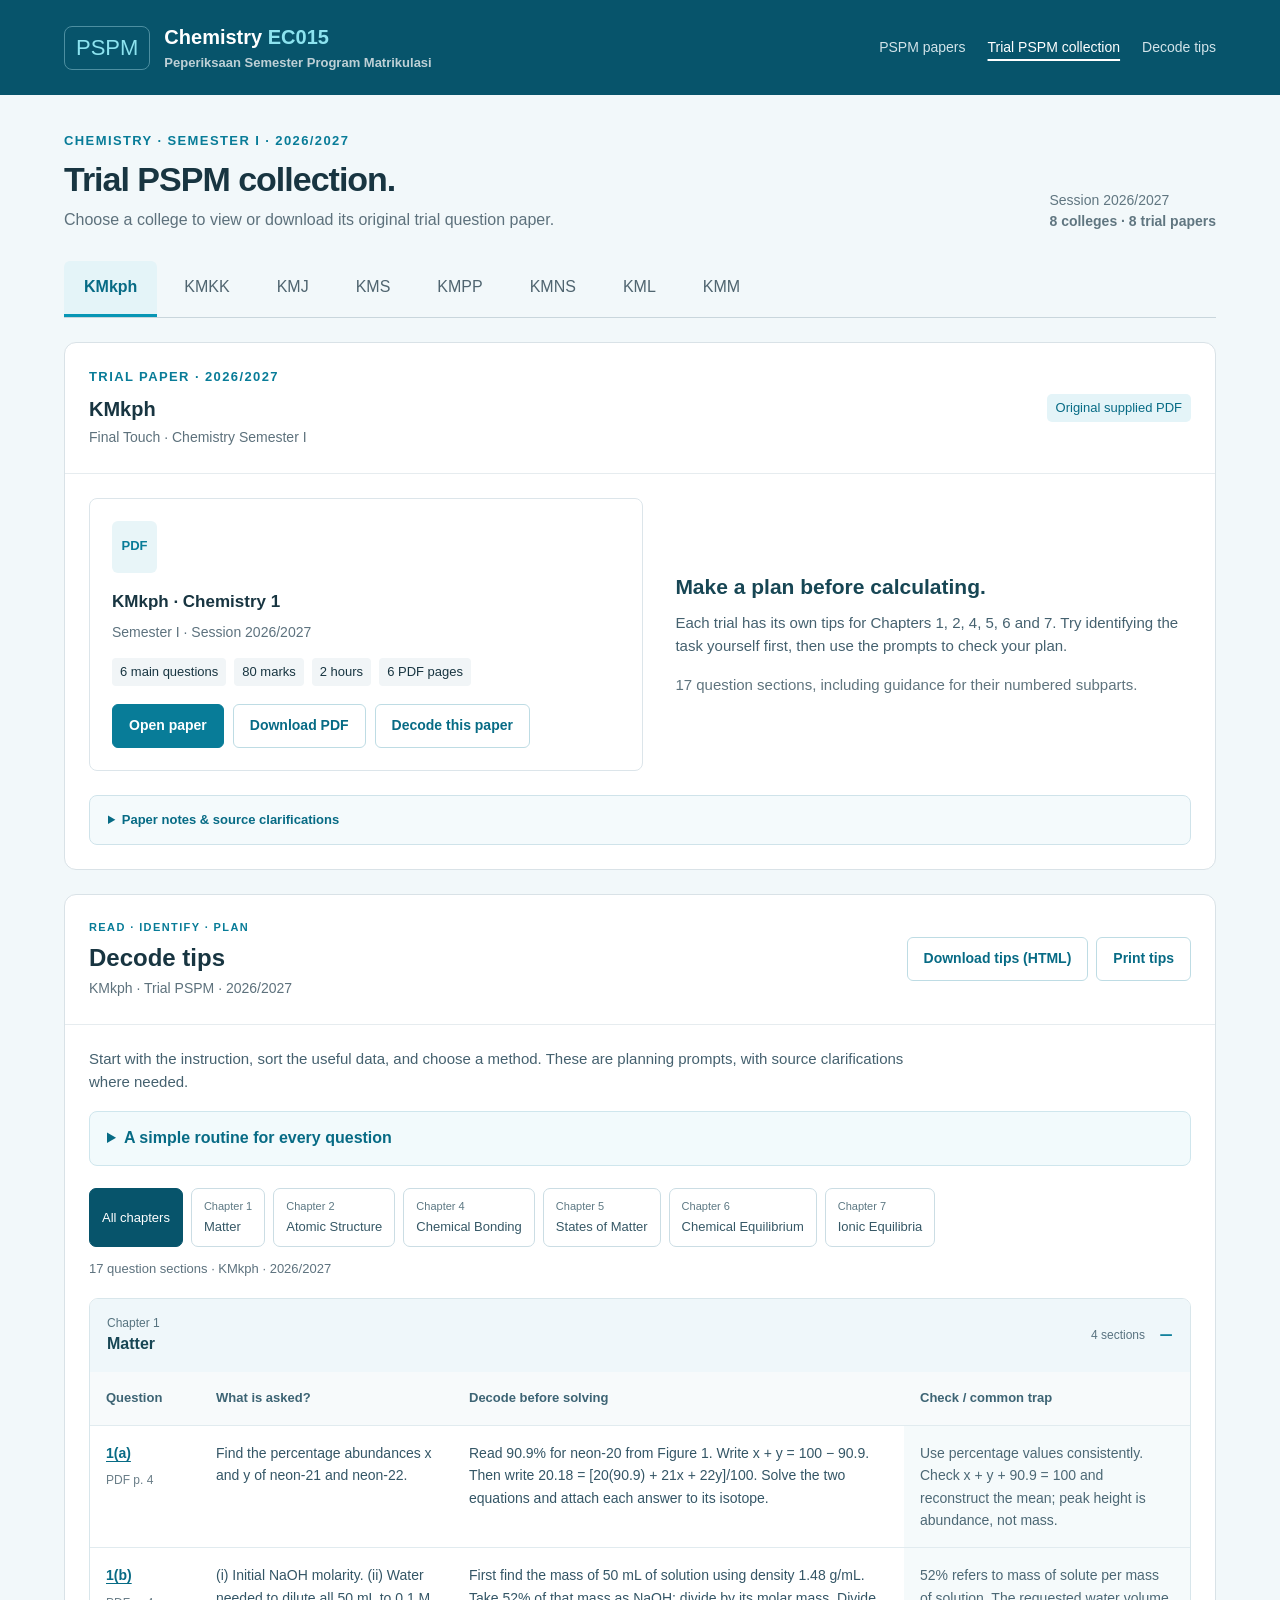
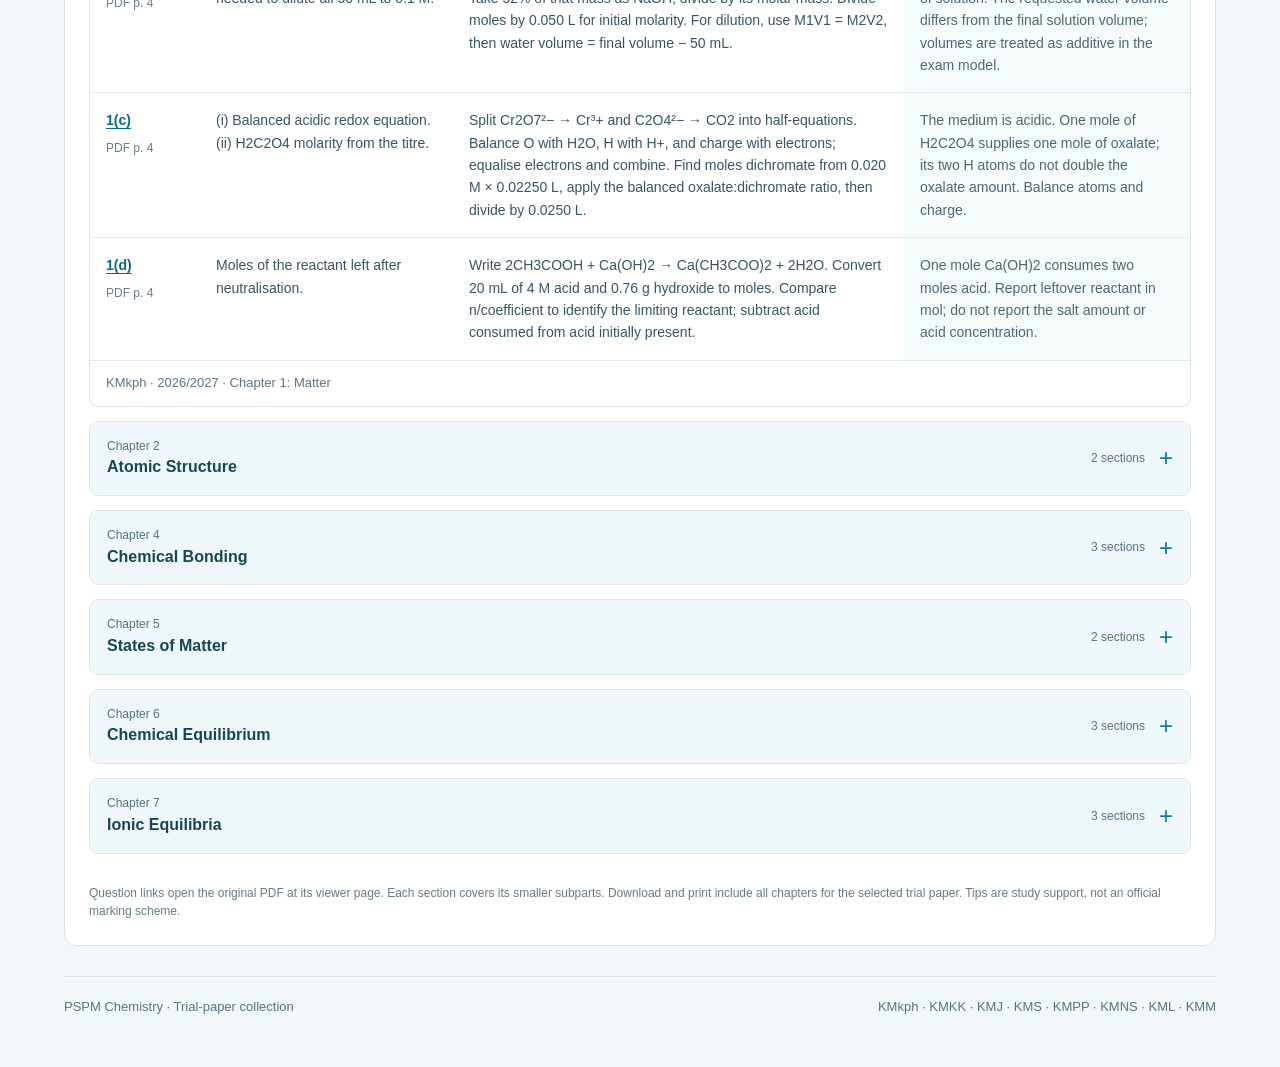
==== commit 553b70e2: "Expand Trial PSPM collection to eight colleges Add the supplied KMS, KMPP, KMNS, KML and KMM questio" ====
--- a/trials.html
+++ b/trials.html
@@ -4,7 +4,7 @@
   <meta charset="utf-8">
   <meta name="viewport" content="width=device-width,initial-scale=1">
   <title>Trial PSPM collection | Chemistry EC015</title>
-  <meta name="description" content="Trial PSPM Chemistry EC015 papers for session 2026/2027, with question-specific decoding tips for KMkph, KMKK and KMJ.">
+  <meta name="description" content="Trial PSPM Chemistry papers for session 2026/2027 from KMkph, KMKK, KMJ, KMS, KMPP, KMNS, KML and KMM.">
   <link rel="icon" type="image/svg+xml" href="data:image/svg+xml,%3Csvg xmlns='http://www.w3.org/2000/svg' viewBox='0 0 32 32'%3E%3Crect width='32' height='32' rx='8' fill='%2307546b'/%3E%3Cpath d='M11 7h10M14 7v8l-6 10h16l-6-10V7' fill='none' stroke='%238ce3ef' stroke-width='2'/%3E%3C/svg%3E">
   <style>
 *{box-sizing:border-box}html{scroll-behavior:smooth;scroll-padding-top:22px}body{margin:0;background:#f2f8fa;color:#183541;font-family:Inter,Arial,sans-serif;font-size:16px;line-height:1.55}button,a,summary{-webkit-tap-highlight-color:transparent}button{font:inherit;cursor:pointer}a{color:#076b85;text-underline-offset:3px}button:focus-visible,a:focus-visible,summary:focus-visible{outline:3px solid #0796b5;outline-offset:4px}.skip{position:absolute;top:-80px;left:20px;z-index:10;background:white;padding:12px}.skip:focus{top:10px}header{background:#07546b;color:white;padding:22px 5%;display:flex;justify-content:space-between;align-items:center;gap:24px}.brand{display:flex;align-items:center;gap:14px}.mark{font-size:22px;color:#8ce3ef;border:1px solid #4d8fa1;padding:4px 11px;border-radius:8px}.brand strong{font-size:20px}.brand strong span{color:#8ce3ef}.brand small{display:block;color:#bed0d6;font-size:13px}nav{display:flex;gap:24px}nav a{color:#d2e3e9;text-decoration:none;font-size:14px}nav a:hover{color:white;text-decoration:underline}main{max-width:1360px;margin:auto;padding:36px 5% 50px}.intro{display:flex;justify-content:space-between;align-items:end;gap:20px;margin-bottom:28px}h1{font-size:34px;line-height:1.2;letter-spacing:-1px;margin:0 0 8px}h2{font-size:20px;line-height:1.4;margin:0}h3{font-size:17px;line-height:1.5;margin:0 0 8px}p{margin:0}.muted{color:#5d717c}.small{font-size:14px;margin-top:4px}.micro{font-size:13px;color:#5f747e;margin-top:16px}.label{font-size:13px;font-weight:bold;letter-spacing:1.4px;text-transform:uppercase;color:#087c98;margin-bottom:8px}.scope{font-size:14px;color:#607680}.tabs{display:flex;gap:7px;border-bottom:1px solid #c9d6dc;overflow:auto;margin-bottom:24px}.tabs button{border:0;background:transparent;color:#506570;padding:14px 20px;white-space:nowrap;border-bottom:3px solid transparent}.tabs button[aria-selected=true]{color:#076b85;border-color:#0796b5;background:#e4f4f8;font-weight:bold;border-radius:6px 6px 0 0}.layout{display:grid;grid-template-columns:1fr 1.6fr;gap:24px}.card{background:white;border:1px solid #d9e2e7;border-radius:12px;overflow:hidden}.cardhead{padding:24px;border-bottom:1px solid #e6ecef;display:flex;justify-content:space-between;align-items:center;gap:16px}.badge{font-size:13px;border-radius:5px;padding:4px 9px;background:#edf1f4;color:#506874;white-space:nowrap}.badge.good{background:#e4f4f8;color:#076b85}.paper{margin:24px;border:1px solid #dce5ea;border-radius:8px;padding:22px}.docicon{width:45px;height:52px;background:#e8f5f8;color:#087c98;border-radius:6px;display:grid;place-items:center;font-size:13px;font-weight:bold;margin-bottom:16px}.paper p{font-size:14px;color:#5d727e}.paper-meta{display:flex;gap:8px;flex-wrap:wrap;margin:14px 0 18px}.paper-meta span{background:#f1f5f7;border-radius:4px;padding:4px 8px;font-size:13px}.paper-actions{display:flex;gap:9px;flex-wrap:wrap}.button{display:inline-flex;align-items:center;justify-content:center;text-decoration:none;background:#087c98;color:white;padding:10px 16px;border:1px solid #087c98;border-radius:6px;font-size:14px;font-weight:bold}.button:hover{background:#06647c}.button.secondary{background:white;color:#076b85;border-color:#bedce4}.button.secondary:hover{background:#eef8fb}.textlink{font-size:14px;white-space:nowrap}.note{padding:0 24px 24px;font-size:14px;color:#5c727e}.note.topnote{padding:18px 24px 0}.metrics{display:grid;grid-template-columns:repeat(3,1fr);gap:14px;padding:24px}.metric{background:#f0f7fa;padding:16px;border-radius:8px}.metric strong{font-size:28px;display:block;line-height:1.3;font-variant-numeric:tabular-nums}.metric span{font-size:13px;color:#576e7a}.analysis{padding:0 24px 24px}.legend{display:flex;justify-content:space-between;gap:12px;font-size:13px;color:#59717c;margin-bottom:10px}.chapterbar{width:100%;border:0;background:none;padding:9px 0;display:grid;grid-template-columns:155px 1fr 89px;gap:14px;align-items:center;text-align:left;color:#23404c}.chapterbar:hover .bartrack{background:#dce8eb}.chapterbar[aria-pressed=true]{font-weight:bold}.chapname{font-size:14px;line-height:1.35}.chapname small{display:block;font-size:12px;color:#607783;font-weight:normal}.bartrack{height:18px;border-radius:4px;background:#edf2f5;overflow:hidden}.barfill{display:block;height:100%;border-radius:4px}.barvalue{font-size:14px;text-align:right;font-variant-numeric:tabular-nums}.barvalue small{display:block;color:#647c87;font-size:12px;font-weight:normal}.emptytrack{background:repeating-linear-gradient(135deg,#edf2f5,#edf2f5 6px,#f7f9fa 6px,#f7f9fa 12px)}.empty{padding:24px;color:#5b707d;font-size:16px}.empty h3{color:#203d49}.emptyaction{margin-top:20px;padding:10px 16px;background:#edf1f4;border-radius:6px;color:#526b78;text-align:center;font-size:14px}.notice{font-size:14px;color:#755b25;background:#fff8e6;border:1px solid #eedfae;border-radius:6px;padding:14px 16px;margin-top:16px}.wide{margin-top:24px}.filters{display:flex;gap:8px;flex-wrap:wrap;padding:18px 24px}.filters button,.smallbutton{background:white;border:1px solid #d4dfe4;border-radius:6px;padding:7px 13px;font-size:14px;color:#42606f}.filters button[aria-pressed=true]{background:#07546b;color:white;border-color:#07546b}.filters button:hover,.smallbutton:hover{border-color:#087c98}.filter-count{opacity:.7;margin-left:7px;font-size:13px}.tablewrap{overflow:auto}table{border-collapse:collapse;width:100%;font-size:14px;min-width:740px}caption{text-align:left;padding:12px 24px;font-size:13px;color:#5d7581;caption-side:bottom}th,td{text-align:left;padding:14px 24px;border-bottom:1px solid #e8eef1;vertical-align:top}th{font-size:13px;background:#f7f9fa;color:#506875;font-weight:bold}td:first-child{font-weight:bold}.mappingtable{min-width:800px}.mappingtable th:nth-child(1){width:90px}.mappingtable th:nth-child(2){width:140px}.mappingtable th:nth-child(3){width:90px}.mappingtable th:nth-child(4){width:300px}.mappingtable details{font-weight:normal}.mappingtable summary{cursor:pointer;color:#076b85;font-size:14px}.mappingtable details p{font-size:14px;line-height:1.6;margin:12px 0;color:#405f6e}.cslist{list-style:none;margin:12px 0;padding:0}.cslist li{font-size:14px;color:#3f5d6b;margin:8px 0}.cslist a{font-weight:bold}.related{border-left:2px solid #83bcb4;padding-left:12px}.sourcenote{color:#755b25!important;background:#fff9ea;padding:12px;border-radius:6px}.sourcepage{display:block;font-size:12px;color:#617883;margin-top:5px;font-weight:normal}.chaptertag{font-size:13px;display:inline-block;padding:3px 8px;border-radius:4px;background:#edf2f5}.mapfocus{display:flex;justify-content:space-between;align-items:center;padding:0 24px 16px;gap:14px;font-size:14px;color:#456370}.sectionhead{padding:12px 0 18px}.insights{display:grid;grid-template-columns:repeat(3,1fr);gap:20px}.insight{padding:22px;background:#e4efef;border:1px solid #d1e2e2;border-radius:10px}.insight:nth-child(2){background:#07546b;color:white;border-color:#07546b}.insight:nth-child(3){background:#eef0f7;border-color:#dde1ee}.bigstat{font-size:36px;line-height:1.2;font-weight:bold;margin-bottom:16px;color:#007262}.bigstat span{font-size:20px;font-weight:normal}.insight:nth-child(2) .bigstat{color:#8ce3ef}.insight p{font-size:14px;color:#496570}.insight:nth-child(2) p{color:#c2d8df}.weightcell{border:0;border-radius:5px;padding:6px 10px;text-align:left;font-size:14px;color:#174637;background:#e3f1ec;cursor:pointer;min-width:87px}.weightcell strong{display:block;font-size:16px}.weightcell small{font-size:12px;color:#436b60}.weightcell:hover{outline:2px solid #087c98}.topicname{font-weight:normal!important;max-width:300px}.topicname a{font-weight:bold;color:#385b6b}.freq{white-space:nowrap;font-weight:bold}.freqline{width:65px;height:5px;background:#e7edf0;border-radius:4px;margin-top:8px;overflow:hidden}.freqline span{height:100%;display:block;background:#087c98}.topiccell{text-align:center}.tick{border:1px solid #c7e0d9;background:#e4f2ed;color:#006b56;font-size:16px;font-weight:bold;border-radius:5px;width:38px;height:31px}.tick:hover{background:#c9e9df}.absent{color:#718692;font-size:13px}.supplement-grid{display:grid;grid-template-columns:1fr 1fr;gap:20px;padding:24px}.supplement-item{border:1px solid #d9e4e8;border-radius:8px;padding:18px}.supplement-item p{font-size:14px;color:#5d7581;margin-bottom:16px}.supplement-item .button{padding:8px 12px}.supplement-item button{background:white}.methods{display:grid;grid-template-columns:repeat(3,1fr);gap:24px;padding:24px}.methodnum{font-size:13px;color:#087c98;font-weight:bold;margin-bottom:8px}.methods p{font-size:14px;color:#526d7b}.methoddetails{margin:0 24px 20px;border-top:1px solid #dde6eb;padding-top:16px;font-size:14px}.methoddetails summary{cursor:pointer;font-weight:bold;color:#325666}.methoddetails p{margin:14px 0;color:#526e7c}.inventory{list-style:none;padding:0}.inventory li{margin:16px 0}.inventory small{display:block;font-size:13px;color:#5d7581;margin-top:4px}footer{display:flex;justify-content:space-between;gap:18px;border-top:1px solid #d9e3e8;margin-top:30px;padding-top:20px;font-size:13px;color:#5a737f}.sumrow th{background:white;font-size:14px}.missingcol{color:#647b87}#mapping-content .empty{padding-top:0}@media(max-width:980px){.layout{grid-template-columns:1fr 1.3fr}.chapterbar{grid-template-columns:125px 1fr 80px;gap:10px}.insights{gap:12px}.cardhead{padding:20px}}@media(max-width:760px){main{padding:24px 5% 36px}header{flex-wrap:wrap;padding:18px 5%;gap:16px}nav{gap:24px}.brand small{font-size:12px}.intro{display:block}.scope{margin-top:14px}.layout{grid-template-columns:1fr}h1{font-size:28px}.tabs button{padding:12px 14px}.metrics{gap:8px;padding:18px}.metric{padding:12px}.chapterbar{grid-template-columns:130px 1fr 80px;gap:10px}.analysis{padding:0 18px 20px}.insights,.methods,.supplement-grid{grid-template-columns:1fr}.cardhead{flex-wrap:wrap;align-items:start}.textlink{white-space:normal}.filters{padding:18px}.paper{margin:18px}.note{padding-left:18px;padding-right:18px}.mapfocus{padding-left:18px;padding-right:18px}.badge{white-space:normal}.tablewrap{overscroll-behavior-x:contain}footer{display:block}footer span{display:block;margin-bottom:6px}.methoddetails{margin-left:18px;margin-right:18px}.legend{font-size:12px}.chapname{font-size:14px}}@media(prefers-reduced-motion:reduce){html{scroll-behavior:auto}}
@@ -33,8 +33,8 @@
   </header>
   <main>
     <div class="intro">
-      <div><div class="label">EC015 · Semester I · 2026/2027</div><h1>Trial PSPM collection.</h1><p class="muted">Choose a trial paper. Read the question, decode what it asks, then build your solution.</p></div>
-      <div class="scope">Trial collection<br><strong>3 papers · 50 question sections</strong></div>
+      <div><div class="label">Chemistry · Semester I · 2026/2027</div><h1>Trial PSPM collection.</h1><p class="muted">Choose a college to view or download its original trial question paper.</p></div>
+      <div class="scope">Session 2026/2027<br><strong>8 colleges · 8 trial papers</strong></div>
     </div>
     <section id="trial-papers" aria-label="Trial examination paper collection">
       <div class="tabs" role="tablist" aria-label="Trial paper" id="trial-tabs"></div>
@@ -43,12 +43,12 @@
         <section class="card wide" id="trial-decode" aria-labelledby="trial-decode-title"></section>
       </section>
     </section>
-    <footer><span>PSPM Chemistry · EC015 trial-paper collection</span><span>KMkph · KMKK · KMJ · Session 2026/2027</span></footer>
-    <noscript><p>This collection needs JavaScript to show its decoding tips. Open the supplied papers directly: <a href="trial-kmkph-2026-2027.pdf">KMkph</a>, <a href="trial-kmkk-2026-2027.pdf">KMKK</a>, <a href="trial-kmj-2026-2027.pdf">KMJ</a>.</p></noscript>
+    <footer><span>PSPM Chemistry · Trial-paper collection</span><span>KMkph · KMKK · KMJ · KMS · KMPP · KMNS · KML · KMM</span></footer>
+    <noscript><p>Open the supplied papers directly: <a href="trial-kmkph-2026-2027.pdf">KMkph</a>, <a href="trial-kmkk-2026-2027.pdf">KMKK</a>, <a href="trial-kmj-2026-2027.pdf">KMJ</a>, <a href="trial-kms-2026-2027.pdf">KMS</a>, <a href="trial-kmpp-2026-2027.pdf">KMPP</a>, <a href="trial-kmns-2026-2027.pdf">KMNS</a>, <a href="trial-kml-2026-2027.pdf">KML</a>, <a href="trial-kmm-2026-2027.pdf">KMM</a>.</p></noscript>
   </main>
 
 <script>
-window.TRIAL_PSPM_DATA = [{"id": "kmkph", "label": "KMkph", "url": "trial-kmkph-2026-2027.pdf", "pages": 6, "session": "2026/2027", "subtitle": "Final Touch · Chemistry Semester I", "notes": ["The cover names this paper “Final Touch”. KMkph is the supplied file label.", "The constants page prints Kw as 1.00 × 10^-4. At 25°C use Kw = 1.00 × 10^-14; confirm this source typo with your lecturer.", "Question 6(c) needs a stated assumption about sulfate in sulfuric acid. See its decoding note."], "rows": [{"ref": "1(a)", "chapter": 1, "page": 4, "target": "Find the percentage abundances x and y of neon-21 and neon-22.", "plan": "Read 90.9% for neon-20 from Figure 1. Write x + y = 100 − 90.9. Then write 20.18 = [20(90.9) + 21x + 22y]/100. Solve the two equations and attach each answer to its isotope.", "check": "Use percentage values consistently. Check x + y + 90.9 = 100 and reconstruct the mean; peak height is abundance, not mass."}, {"ref": "1(b)", "chapter": 1, "page": 4, "target": "(i) Initial NaOH molarity. (ii) Water needed to dilute all 50 mL to 0.1 M.", "plan": "First find the mass of 50 mL of solution using density 1.48 g/mL. Take 52% of that mass as NaOH; divide by its molar mass. Divide moles by 0.050 L for initial molarity. For dilution, use M1V1 = M2V2, then water volume = final volume − 50 mL.", "check": "52% refers to mass of solute per mass of solution. The requested water volume differs from the final solution volume; volumes are treated as additive in the exam model."}, {"ref": "1(c)", "chapter": 1, "page": 4, "target": "(i) Balanced acidic redox equation. (ii) H2C2O4 molarity from the titre.", "plan": "Split Cr2O7²− → Cr³+ and C2O4²− → CO2 into half-equations. Balance O with H2O, H with H+, and charge with electrons; equalise electrons and combine. Find moles dichromate from 0.020 M × 0.02250 L, apply the balanced oxalate:dichromate ratio, then divide by 0.0250 L.", "check": "The medium is acidic. One mole of H2C2O4 supplies one mole of oxalate; its two H atoms do not double the oxalate amount. Balance atoms and charge."}, {"ref": "1(d)", "chapter": 1, "page": 4, "target": "Moles of the reactant left after neutralisation.", "plan": "Write 2CH3COOH + Ca(OH)2 → Ca(CH3COO)2 + 2H2O. Convert 20 mL of 4 M acid and 0.76 g hydroxide to moles. Compare n/coefficient to identify the limiting reactant; subtract acid consumed from acid initially present.", "check": "One mole Ca(OH)2 consumes two moles acid. Report leftover reactant in mol; do not report the salt amount or acid concentration."}, {"ref": "2(a)", "chapter": 2, "page": 4, "target": "(i) Transition for line C. (ii) Photon energy for B. (iii) Longest-wavelength labelled line. Continues on PDF p. 5.", "plan": "Ultraviolet identifies the Lyman series, so all emission transitions end at n = 1. A is the first line (n = 2 → 1); count successive initial levels to C. Read B’s frequency as 2.93 × 10^15 s−1 and use E = hν. For wavelength, use λ = c/ν and choose the lowest frequency.", "check": "Use the line labels and frequencies from Figure 2 on p. 4. Photon energy is positive in J per photon; electron energy change for emission is negative."}, {"ref": "2(b)", "chapter": 2, "page": 5, "target": "(i) Neutral Y configuration. (ii) Valence orbital shapes. (iii) Quantum numbers for the fifth electron of Y3+. (iv) Number of l = 0 electrons in Y3+.", "plan": "Y3+ has 28 electrons, so neutral Y has 31. Write the atom and ion configurations separately. Sketch the atom’s valence s and p orbitals. For the fifth electron, count from 1s in the ion and place it in a labelled orbital diagram. For l = 0, add all occupied s-subshell electrons in the ion.", "check": "38 neutrons do not enter the electronic configuration. The fifth electron overall is not the fifth valence electron. State your m_l box-order convention."}, {"ref": "3(a)", "chapter": 4, "page": 5, "target": "(i) Lewis structures of ClF3 and ClF4−. (ii) Shapes. (iii) Octet exceptions. (iv) Hybridisation diagram for ClF4−.", "plan": "Count all valence electrons, adding one for the anion. Complete terminal F octets and place remaining pairs on Cl. Count bonding and lone-pair domains: ClF3 is AX3E2; ClF4− is AX4E2. Use these for molecular shapes and the course-model orbital mixing diagram for six domains.", "check": "Draw all lone pairs and bracket the ion with its charge. Molecular shape excludes lone pairs. Use the EC015 sp3d/sp3d2 model when requested; it is a course model of hypervalent bonding."}, {"ref": "3(b)", "chapter": 4, "page": 5, "target": "(i) Resonance contributors for SCN−. (ii) Most plausible contributor, justified by formal charges.", "plan": "Keep the S–C–N skeleton fixed and count 16 valence electrons. Change bond orders and lone pairs while keeping valid octets. For every atom use formal charge = valence electrons − nonbonding electrons − half the bonding electrons. Compare charge separation and the location of negative charge.", "check": "Do not move atoms or use equilibrium arrows for resonance. Every contributor must total −1. In the formal-charge/electronegativity comparison, state the criterion used; real SCN− has delocalised bonding."}, {"ref": "3(c)", "chapter": 4, "page": 5, "target": "Explain why H2O boils higher than H2S despite their similar shape.", "plan": "Identify the intermolecular forces in each pure substance. Connect the O–H bonds and oxygen lone pairs to hydrogen bonding between water molecules. Compare the energy needed to separate those molecules with that for H2S.", "check": "Boiling overcomes intermolecular attractions. It does not break the O–H or S–H covalent bonds. Similar molecular shape does not imply identical intermolecular forces."}, {"ref": "4(a)", "chapter": 5, "page": 5, "target": "(i) Molar mass from gas density. (ii) New volume at constant pressure. (iii) Conditions for real-gas behaviour.", "plan": "For (i), use M = dRT/P with 2.64 g/L, T = 310 + 273.15 K, and P = 775/760 atm. For (ii), use V1/T1 = V2/T2 with 2.5 L and the stated final temperature, read as 400°C. For (iii), connect low temperature and high pressure to attractions and molecular volume.", "check": "Match R to pressure/volume units. Convert both temperatures to kelvin. The final temperature is typeset “400⁰C”; confirm if your copy is unclear."}, {"ref": "4(b)", "chapter": 5, "page": 6, "target": "(i) Labelled phase diagram of X. (ii) Explain the difference from water’s fusion-line slope.", "plan": "Put pressure vertically and temperature horizontally. Mark the triple point at −57°C, 5.1 atm and critical point at 31°C, 73 atm. Join the three phase boundaries and label regions. Solid X is denser than its liquid, so draw a positive solid–liquid slope; contrast water’s less-dense ice and negative slope.", "check": "The critical point ends the liquid–gas boundary. Label the solid–liquid boundary separately; do not use the water slope for X."}, {"ref": "5(a)", "chapter": 6, "page": 6, "target": "Kp for the stated photosynthesis equilibrium at 31°C.", "plan": "Write Kc = [O2]^6/([CO2]^6[H2O]^6); omit solid glucose. Substitute the given equilibrium concentrations, then use Kp = Kc(RT)^Δn. Count gaseous coefficients only: Δn = 6 − (6 + 6) = −6. Use T = 304.15 K.", "check": "The coefficients become powers; this question is not a simple ratio of concentrations. Use the gas-constant units required for the pressure convention."}, {"ref": "5(b)", "chapter": 6, "page": 6, "target": "Initial concentrations of CO2 and H2O when products were initially absent.", "plan": "Create an ICE table with changes −6x, −6x, +x(solid), +6x for the equation as written. Since initial O2 = 0, set 6x = [O2]eq. Add the consumed amount 6x back to each reactant’s equilibrium concentration.", "check": "Work backwards from equilibrium. CO2, H2O and O2 have equal gaseous coefficients here; do not add six times the measured O2 concentration again."}, {"ref": "5(c)", "chapter": 6, "page": 6, "target": "How increasing temperature changes Kp.", "plan": "Underline ΔH > 0: the forward direction is endothermic. Treat heat as a reactant. Heating favours the forward reaction, so relate the increased product-to-reactant equilibrium ratio to Kp.", "check": "State the change in Kp, not only the direction of the shift. A catalyst or pressure change at fixed temperature would not change Kp."}, {"ref": "6(a)", "chapter": 7, "page": 6, "target": "(i) Conjugate bases of HCN and C6H5COOH. (ii) Stronger acid with a Ka reason.", "plan": "Remove one H+ from each acid and reduce its charge by one. Compare the two given Ka values: the larger Ka means a greater fraction dissociates and hence a stronger acid.", "check": "A more negative exponent means a smaller value. Compare Ka numerically; count the charge correctly for CN− and C6H5COO−."}, {"ref": "6(b)", "chapter": 7, "page": 6, "target": "(i) Reaction equations. (ii) Final pH and acidic/basic nature after mixing NH3 and HCl.", "plan": "Begin with NH3 + H+ → NH4+. Find initial moles: 0.200 × 0.30 for NH3 and 0.100 × 0.20 for HCl. Subtract the acid moles to find remaining NH3 and formed NH4+. Both survive, so use the base buffer relation pOH = pKb + log(nNH4+/nNH3), then pH = 14 − pOH at 25°C. Include NH3 + H2O ⇌ NH4+ + OH− when explaining equilibrium.", "check": "This mixture is before equivalence. Neutralisation comes before equilibrium; do not use initial NH3 concentration in a weak-base-only formula. Use Kw = 10^-14 at 25°C despite the constants-page typo."}, {"ref": "6(c)", "chapter": 7, "page": 6, "target": "Molar solubility of Ag2SO4 in 1.0 M H2SO4.", "plan": "Write Ag2SO4(s) ⇌ 2Ag+ + SO4²− and Ksp = [Ag+]²[SO4²−]. Let the dissolved salt be s, giving [Ag+] = 2s. If the intended exam model assumes background [SO4²−] = 1.0 M, write Ksp = (2s)²(1.0 + s), approximate only after stating that assumption.", "check": "Source clarification: H2SO4 does not supply exactly 1.0 M free SO4²− in a rigorous model; HSO4− dissociation and activities matter. No Ka2 is supplied. Confirm the intended simplification with your lecturer; do not double the sulfate concentration."}]}, {"id": "kmkk", "label": "KMKK", "url": "trial-kmkk-2026-2027.pdf", "pages": 10, "session": "2026/2027", "subtitle": "Program Jelajah Prestasi · Pre-PSPM", "notes": ["The tips follow the visible question pages. The PDF contains duplicated hidden text; the visible 1(b) has two subparts about HNO3."], "rows": [{"ref": "1(a)", "chapter": 1, "page": 5, "target": "(i) Relative atomic mass of Ga. (ii) Complete notation for the 69Ga3+ ion.", "plan": "Multiply each isotopic mass by its fractional abundance and add. For notation, place the mass number at upper left, Ga’s proton number at lower left, and 3+ at upper right.", "check": "Use 68.926 and 70.925 for the weighted mean, not the rounded mass numbers. Losing electrons changes charge, not mass number or proton number."}, {"ref": "1(b)", "chapter": 1, "page": 5, "target": "(i) Molality of concentrated HNO3. (ii) Stock volume for 250.0 mL of 0.705 M dilute acid.", "plan": "Take 100 g of stock: 68.0 g HNO3 and 32.0 g water. Divide acid moles by 0.0320 kg solvent for molality. For dilution, first obtain stock molarity from the same acid moles divided by stock volume (100 g ÷ 1.4 g/mL, converted to L), then use MstockVstock = 0.705 × 0.2500.", "check": "Molality uses kg solvent; molarity uses L solution. The visible paper asks two HNO3 subparts; ignore the duplicated hidden text mentioning KCl that some text readers expose."}, {"ref": "1(c)", "chapter": 1, "page": 5, "target": "Balance permanganate + sulfite → MnO2 + sulfate in basic medium.", "plan": "Form reduction and oxidation half-equations. Balance atoms and charge, equalise electron transfer, then convert any H+ to water by adding equal OH− to both sides and cancel water. Alternatively balance directly with H2O/OH− in basic solution.", "check": "The reduction product is MnO2, not Mn2+. The final equation must conserve charge and atoms and contain no uncancelled H+."}, {"ref": "1(d)", "chapter": 1, "page": 5, "target": "Mass of the excess reactant remaining after P4 reacts with Cl2.", "plan": "Convert 15.5 g P4 and 45.0 g Cl2 to moles. Compare n(P4)/1 with n(Cl2)/6 using P4 + 6Cl2 → 4PCl3. Determine how much excess reactant is consumed by the limiting amount; subtract from its starting moles and convert the remainder to grams.", "check": "P4 and Cl2 are molecules: use their molecular molar masses. The larger starting mass does not necessarily identify the excess reactant."}, {"ref": "2(a)", "chapter": 2, "page": 6, "target": "(i) Wavelength in nm and frequency of Brackett line R. (ii) Highest-energy labelled line.", "plan": "Brackett transitions end at n = 4. Count P as 5 → 4, Q as 6 → 4, then R as 7 → 4. Use 1/λ = RH(1/4² − 1/7²), then ν = c/λ. Compare initial levels for the labelled lines to identify the greatest energy drop.", "check": "The lines converge to the right; the horizontal spacing is schematic. Use RH in m−1, calculate λ in m, then convert to nm. Highest energy means highest frequency."}, {"ref": "2(b)", "chapter": 2, "page": 6, "target": "(i) Configuration of Z2+ (Z = 29). (ii) Quantum numbers for the seventh 3d electron. (iii) Neutral copper anomaly.", "plan": "Identify copper. Write the neutral anomalous configuration [Ar]3d10 4s1, then remove 4s before 3d to obtain the 2+ ion. Fill five labelled 3d boxes singly before pairing and locate the seventh electron in that subshell. Explain neutral copper using the relative stability of a filled 3d subshell.", "check": "The highest-energy occupied subshell of Cu2+ is 3d. “Seventh electron” refers here to that subshell, not the seventh electron overall. State the m_l ordering used; neutral Cu and Cu2+ are different."}, {"ref": "3(a)", "chapter": 4, "page": 7, "target": "Two possible NO2+ Lewis structures and the most plausible one.", "plan": "Count 5 + 2(6) − 1 = 16 valence electrons. Keep the O–N–O skeleton, draw two valid distributions of bond orders/lone pairs, and calculate all formal charges. Prefer full octets, then minimise charge separation and justify the location of charge.", "check": "NO2+ is not nitrite (NO2−). Second-period N cannot exceed its octet. All formal charges must sum to +1; include the ion brackets."}, {"ref": "3(b)", "chapter": 4, "page": 7, "target": "(i) ICl2− hybridisation diagram. (ii) Labelled sigma orbital overlap.", "plan": "Draw its Lewis structure and count five electron domains at iodine: two bonds and three lone pairs, AX2E3. Use the course-model sp3d diagram, assigning the three lone pairs equatorially. Draw the two axial hybrid orbitals overlapping end-on with chlorine p orbitals and label the two σ bonds.", "check": "The electron-domain arrangement is trigonal bipyramidal; the molecular shape is linear. Do not draw π overlap. Use the EC015 hybridisation model requested by the question."}, {"ref": "3(c)", "chapter": 4, "page": 7, "target": "Explain methanol’s higher boiling point than dimethyl ether.", "plan": "Inspect whether each pure liquid has an O–H hydrogen-bond donor. Methanol molecules can hydrogen-bond to one another; dimethyl ether has no O–H bond and has dipole–dipole plus dispersion attractions. Link stronger overall attractions to more energy for boiling.", "check": "An oxygen atom alone does not make a pure liquid hydrogen-bond to itself. Compare intermolecular forces rather than the strength of C–O bonds."}, {"ref": "4(a)", "chapter": 5, "page": 8, "target": "(i) Initial total gas pressure in Pa. (ii) H2 partial pressure after expansion and heating.", "plan": "Convert 5.04 g N2 and 0.640 g H2 to moles. For (i), use total moles in P = nRT/V with 6.00 dm³ and 300.15 K. For (ii), H2 moles stay unchanged; use only n(H2), the combined 10.00 dm³ volume, and 360.15 K in p(H2) = n(H2)RT/V.", "check": "For R = 8.314, convert dm³ to m³ to obtain Pa. The final volume is 6.00 + 4.00 dm³. Total pressure and hydrogen partial pressure use different mole counts."}, {"ref": "4(b)", "chapter": 5, "page": 8, "target": "(i) Why water’s fusion line slopes negatively. (ii) Judge the melting claim below the triple-point pressure.", "plan": "Connect ice’s lower density to its larger molar volume: pressure favours the denser liquid, so melting temperature falls as pressure rises. For (ii), trace a constant-pressure horizontal path below the triple point; it crosses the solid–gas boundary without entering the liquid region.", "check": "Below the triple-point pressure the solid sublimes; it does not melt first. Use phase regions and boundaries to justify your conclusion."}, {"ref": "5(a)", "chapter": 6, "page": 9, "target": "(i) Kp and Kc at 298 K. (ii) H2S equilibrium pressure when NH3 is already present.", "plan": "Omit NH4HS(s) from Kp. In the initially evacuated flask, equal gas coefficients mean each gas supplies half of 0.600 atm. Multiply the two partial pressures for Kp, then use Kp = Kc(RT)². In the separate experiment, set p(H2S) = x and p(NH3) = 0.500 + x; solve x(0.500 + x) = Kp.", "check": "0.600 atm is total pressure, not each partial pressure. In the second experiment the two gas pressures are unequal. Use the positive root and the same 298 K constant."}, {"ref": "5(b)", "chapter": 6, "page": 9, "target": "Deduce the sign of ΔH by comparing Kp at 298 K and 318 K.", "plan": "Compare the Kp calculated in 5(a)(i) with 0.30 atm² at the higher temperature. Decide whether heating favours products; if it does, heat is consumed in the forward decomposition, indicating an endothermic reaction.", "check": "Compare equilibrium constants at two temperatures, not total pressures. State both endothermic/exothermic and why the observed K change supports it."}, {"ref": "6(a)", "chapter": 7, "page": 10, "target": "(i) Buffer reaction when acid is added. (ii) pH of the HNO2/NO2− mixture.", "plan": "Identify the weak acid HNO2 and its conjugate base NO2−. Added H+ is consumed by NO2− to form HNO2; write that equation. Find moles of each from 0.200 × 0.15 and 0.300 × 0.20. Use pH = pKa + log(nNO2−/nHNO2), where pKa = −log(4.95 × 10^-4).", "check": "These are already a conjugate pair, so do not subtract them as though a strong acid were neutralising a base. The common total volume cancels in the ratio; stock concentrations alone cannot be used because the volumes differ."}, {"ref": "6(b)", "chapter": 7, "page": 10, "target": "(i) CaF2 molar solubility in water. (ii) Effect of added Ca(NO3)2.", "plan": "Write CaF2(s) ⇌ Ca2+ + 2F−. If molar solubility is s, then [Ca2+] = s and [F−] = 2s. Substitute into Ksp = [Ca2+][F−]² = 4s³. For added calcium nitrate, identify Ca2+ as the common ion and explain the shift toward undissolved solid.", "check": "Molar solubility is moles of CaF2 per litre, not the fluoride concentration. Adding a common ion lowers solubility at the same temperature; Ksp stays constant."}]}, {"id": "kmj", "label": "KMJ", "url": "trial-kmj-2026-2027.pdf", "pages": 10, "session": "2026/2027", "subtitle": "Kolej Matrikulasi Johor · Chemistry Semester I", "notes": ["Question 6(b) specifies “0.2 M PbSO4 solution”. PbSO4 is sparingly soluble; the free Pb2+ concentration is not established by that wording. Confirm the intended common-ion salt or concentration with your lecturer.", "The tips state the course assumptions for the quantum-number and hypervalent-bonding questions."], "rows": [{"ref": "1(a)", "chapter": 1, "page": 4, "target": "Percentage abundances of neon-21 and neon-22.", "plan": "Read 90.48% for neon-20. Let neon-21 = a and neon-22 = b. Use a + b = 9.52 and 20.18 = [20(90.48) + 21a + 22b]/100. Solve simultaneously, labelling both answers.", "check": "This graph uses 90.48%, unlike KMkph’s 90.9%. Do not copy abundances from another set. Recalculate the weighted mean as a check."}, {"ref": "1(b)", "chapter": 1, "page": 4, "target": "Empirical formula of the C/H/O compound from combustion data.", "plan": "Find n(C) from 14.67 g CO2 ÷ M(CO2). Find n(H) as twice 6.00 g H2O ÷ M(H2O). Convert these to C and H masses; subtract both from the original 10.00 g to get the oxygen mass. Convert O to moles, divide all mole amounts by the smallest, then make whole-number ratios.", "check": "Oxygen in the original compound is found by mass difference; the oxygen in CO2/H2O also includes oxygen supplied for burning. The answer is the simplest formula ratio."}, {"ref": "1(c)", "chapter": 1, "page": 4, "target": "Convert 12.5 molal H3PO4 with density 1.685 g/mL to molarity.", "plan": "Choose 1.000 kg of solvent, which contains 12.5 mol H3PO4. Find solute mass from moles × molar mass. Add solvent mass to obtain solution mass, use density to find solution volume, and convert it to litres. Molarity = 12.5 mol ÷ solution volume in L.", "check": "12.5 molal means per kg solvent, not per kg solution. Include the solute mass before converting mass to solution volume."}, {"ref": "1(d)", "chapter": 1, "page": 5, "target": "Balance dichromate + iodide → Cr3+ + iodine in basic medium.", "plan": "Separate the dichromate reduction and iodide oxidation half-equations. Balance atoms/charge and equalise electrons; neutralise H+ with equal OH− on both sides and cancel water to reach a basic-medium equation.", "check": "Check both total charge and each element. Follow the products supplied in the question; in real basic solution Cr3+ may precipitate as hydroxide, which this formal balancing exercise does not specify."}, {"ref": "1(e)", "chapter": 1, "page": 5, "target": "(i) Theoretical NH3 mass. (ii) Percentage yield using 18.50 g collected.", "plan": "At room temperature use the paper’s molar volume of 24 dm³/mol. Convert both gas volumes to moles and compare n(N2)/1 with n(H2)/3. Use the limiting amount and 2 mol NH3 per stoichiometric reaction to get theoretical mass. Percentage yield = actual mass/theoretical mass × 100.", "check": "Convert from limiting reactant, not simply the smaller gas volume. The 18.50 g is actual yield; theoretical yield comes from stoichiometry."}, {"ref": "2(a)", "chapter": 2, "page": 6, "target": "(i) Wavelength in nm. (ii) Hydrogen emission transition.", "plan": "Use λ = c/ν with ν = 7.56 × 10^14 s−1; convert metres to nm. Visible hydrogen emission identifies the Balmer series, with final n = 2. Substitute λ into 1/λ = RH(1/2² − 1/ni²), solve ni, and write the downward transition.", "check": "Use λ in metres in the Rydberg equation. Allow for rounding to a nearby integer level. An emission transition has ni > nf."}, {"ref": "2(b)", "chapter": 2, "page": 6, "target": "Ionisation energy of gaseous hydrogen in kJ/mol.", "plan": "The Lyman reference means start from the ground state, n = 1. Ionisation is the transition 1 → infinity, where electron energy becomes zero. Calculate the positive energy gap per atom, multiply by Avogadro’s constant, then divide by 1000 for kJ/mol.", "check": "Ionisation requires positive energy. A per-atom energy in joules is not yet a molar energy; include both the Avogadro and kJ conversions."}, {"ref": "2(c)", "chapter": 2, "page": 6, "target": "(i) X configuration. (ii) Valence orbital diagram. (iii) Orbital shape for the 23rd electron.", "plan": "Interpret n = 4, l = 1 as 4p. Under the intended assumption that the two given electrons are the only highest-subshell electrons, finish with 4p² after [Ar]3d10 4s2. Fill separate 4p boxes with parallel spins. Count the 23rd electron using the filling sequence; it lies in 3d, so sketch a correctly labelled d orbital.", "check": "Source clarification: two listed quantum-number sets alone do not prove there are no other 4p electrons. State the intended 4p² assumption. Degenerate orbital-box order is a convention; use one consistently rather than guessing an unlabelled orientation."}, {"ref": "3(a)", "chapter": 4, "page": 7, "target": "(i) BF3 Lewis structure and octet exception. (ii) Formal charges of each NCO− contributor and the best contributor.", "plan": "For BF3, count valence electrons and draw three B–F bonds with terminal F octets; count only six electrons around B. For each supplied N–C–O resonance structure, compute formal charge on N, C and O separately. Compare full octets, charge separation and which atom carries negative charge.", "check": "BF3 has an incomplete boron octet, not an expanded one. Every NCO− contributor must total −1. Do not redraw different atom connectivities."}, {"ref": "3(b)", "chapter": 4, "page": 7, "target": "(i) SF2 shape and bond-angle prediction. (ii) Polarity.", "plan": "Draw its Lewis structure: two bonding pairs and two lone pairs at S, AX2E2. Identify a bent molecular shape with a bond angle compressed below the ideal tetrahedral angle. Draw S–F bond dipoles and decide whether their vectors cancel in that bent geometry.", "check": "Tetrahedral describes the electron-domain arrangement, not the molecular shape. Do not assume the exact water angle for SF2; qualitative VSEPR predicts an angle below 109.5°. State an approximation rather than inventing an exact value from the domain count alone."}, {"ref": "3(c)", "chapter": 4, "page": 7, "target": "(i) Hybridisation of P in PCl6−. (ii) Orbital overlaps with labelled bonds.", "plan": "Count six P–Cl bonding domains and no lone pair at central P. Use the EC015 sp3d2 hybridisation model for the octahedral arrangement, drawing the requested orbital mixing/occupancy. Show six end-on overlaps with chlorine p orbitals and label the six σ bonds.", "check": "The formula PCl6− and −1 charge determine the electron count, despite the cation-like name in the paper. This is the course hybridisation model; do not introduce π bonds."}, {"ref": "3(d)", "chapter": 4, "page": 7, "target": "Compare boiling points of water and hydrogen sulfide with reasons.", "plan": "Identify hydrogen bonding between H2O molecules and dipole–dipole/dispersion forces between H2S molecules. Explain how stronger intermolecular attraction in water means more energy is required to separate its molecules, yielding the higher boiling point.", "check": "Give the order and its cause. Boiling does not require breaking the O–H covalent bonds; hydrogen bonded to sulfur does not give the strong hydrogen bonding used in this course model."}, {"ref": "4(a)", "chapter": 5, "page": 8, "target": "Mass of HCl that reacted, using hydrogen collected over water.", "plan": "Subtract water vapour pressure: p(H2) = 762 − 19.8 mmHg. Convert pressure to atm, volume 420 mL to L, and temperature 22°C to K. Use n(H2) = pV/RT, then the ratio Mg + 2HCl → MgCl2 + H2 to obtain n(HCl). Convert HCl moles to mass.", "check": "Use the given water vapour pressure at 22°C, not the constants-page value at 25°C. The gas amount gives H2 moles; two moles HCl react per mole H2."}, {"ref": "4(b)", "chapter": 5, "page": 8, "target": "(i) Solid–liquid boundary. (ii) Changes on cooling X to Y. (iii) Liquid versus solid density.", "plan": "Locate the triple point B; the steep line from B to C is the fusion boundary. Trace X → Y horizontally to lower temperature and name the boundary crossed (gas to liquid). Read the positive fusion-line slope: increasing pressure favours the smaller-volume solid, so the solid is denser than the liquid.", "check": "Read this figure rather than recall water’s diagram. X → Y stops in the liquid region; it does not continue through the fusion boundary into the solid."}, {"ref": "5(a)", "chapter": 6, "page": 9, "target": "(i) CO and H2O equilibrium partial pressures. (ii) Total equilibrium pressure.", "plan": "For CO + H2O ⇌ CO2 + H2, make a pressure ICE table starting 2.0, 3.0, 0, 0 atm. Let changes be −x, −x, +x, +x. Use 4.0 = x²/[(2.0 − x)(3.0 − x)] and choose 0 < x < 2.0. Report reactants’ remaining partial pressures, then sum all four gases.", "check": "The question supplies Kp, so use partial pressures. Δn(gas) = 0: the pressure sum is unchanged at fixed temperature and volume. Reject any root making a pressure negative."}, {"ref": "5(b)", "chapter": 6, "page": 9, "target": "(i) Net reaction direction from Qc and Kc. (ii) Effect of helium added at constant volume.", "plan": "Compare Qc = 2.98 with Kc = 0.0584. Q > K indicates excess products relative to equilibrium, so net reaction proceeds left. For He at fixed volume and temperature, use pi = niRT/V: reacting-gas partial pressures do not change, so their reaction quotient and equilibrium position do not change.", "check": "An increase in total pressure from inert gas does not imply a shift at constant volume. Distinguish total pressure from the partial pressures that enter K."}, {"ref": "6(a)", "chapter": 7, "page": 10, "target": "(i) Initial pH and pH after 50 mL HCl. (ii) Qualitative pH at equivalence.", "plan": "Treat three stages separately. Initially, pyridine is a weak base: use Kb to find [OH−], then pH. At 50 mL, compare n(base) = 0.03000 × 0.60 with n(HCl) = 0.050 × 0.50; subtract neutralisation moles, divide leftover H+ by 0.080 L, then find pH. At equivalence, only the conjugate acid C5H5NH+ controls acidity; explain its hydrolysis with Ka = Kw/Kb.", "check": "The 50 mL point is beyond equivalence, so a buffer formula is inappropriate there. Equivalence pH is below 7 at 25°C, not neutral. Do not confuse initial base, equivalence, and excess-acid stages."}, {"ref": "6(b)", "chapter": 7, "page": 10, "target": "PbI2 molar solubility in water and in the specified common-ion medium, then compare.", "plan": "Write PbI2(s) ⇌ Pb2+ + 2I−. In water set [Pb2+] = s and [I−] = 2s, so 8.1 × 10^-9 = 4s³. For an intended known free lead concentration C, use Ksp = (C + s)(2s)², and if justified C ≫ s use s ≈ √(Ksp/4C). Explain why the common ion lowers solubility.", "check": "Source clarification: “0.2 M PbSO4 solution” is problematic because PbSO4 is sparingly soluble. Do not silently treat it as 0.2 M free Pb2+. Ask whether a soluble lead salt or explicitly fixed [Pb2+] = 0.20 M was intended. A rigorous PbSO4 mixture needs additional equilibrium data."}]}];
+window.TRIAL_PSPM_DATA = [{"id":"kmkph","label":"KMkph","url":"trial-kmkph-2026-2027.pdf","pages":6,"session":"2026/2027","subtitle":"Final Touch · Chemistry Semester I","notes":["The cover names this paper “Final Touch”. KMkph is the supplied file label.","The constants page prints Kw as 1.00 × 10^-4. At 25°C use Kw = 1.00 × 10^-14; confirm this source typo with your lecturer.","Question 6(c) needs a stated assumption about sulfate in sulfuric acid. See its decoding note."],"rows":[{"ref":"1(a)","chapter":1,"page":4,"target":"Find the percentage abundances x and y of neon-21 and neon-22.","plan":"Read 90.9% for neon-20 from Figure 1. Write x + y = 100 − 90.9. Then write 20.18 = [20(90.9) + 21x + 22y]/100. Solve the two equations and attach each answer to its isotope.","check":"Use percentage values consistently. Check x + y + 90.9 = 100 and reconstruct the mean; peak height is abundance, not mass."},{"ref":"1(b)","chapter":1,"page":4,"target":"(i) Initial NaOH molarity. (ii) Water needed to dilute all 50 mL to 0.1 M.","plan":"First find the mass of 50 mL of solution using density 1.48 g/mL. Take 52% of that mass as NaOH; divide by its molar mass. Divide moles by 0.050 L for initial molarity. For dilution, use M1V1 = M2V2, then water volume = final volume − 50 mL.","check":"52% refers to mass of solute per mass of solution. The requested water volume differs from the final solution volume; volumes are treated as additive in the exam model."},{"ref":"1(c)","chapter":1,"page":4,"target":"(i) Balanced acidic redox equation. (ii) H2C2O4 molarity from the titre.","plan":"Split Cr2O7²− → Cr³+ and C2O4²− → CO2 into half-equations. Balance O with H2O, H with H+, and charge with electrons; equalise electrons and combine. Find moles dichromate from 0.020 M × 0.02250 L, apply the balanced oxalate:dichromate ratio, then divide by 0.0250 L.","check":"The medium is acidic. One mole of H2C2O4 supplies one mole of oxalate; its two H atoms do not double the oxalate amount. Balance atoms and charge."},{"ref":"1(d)","chapter":1,"page":4,"target":"Moles of the reactant left after neutralisation.","plan":"Write 2CH3COOH + Ca(OH)2 → Ca(CH3COO)2 + 2H2O. Convert 20 mL of 4 M acid and 0.76 g hydroxide to moles. Compare n/coefficient to identify the limiting reactant; subtract acid consumed from acid initially present.","check":"One mole Ca(OH)2 consumes two moles acid. Report leftover reactant in mol; do not report the salt amount or acid concentration."},{"ref":"2(a)","chapter":2,"page":4,"target":"(i) Transition for line C. (ii) Photon energy for B. (iii) Longest-wavelength labelled line. Continues on PDF p. 5.","plan":"Ultraviolet identifies the Lyman series, so all emission transitions end at n = 1. A is the first line (n = 2 → 1); count successive initial levels to C. Read B’s frequency as 2.93 × 10^15 s−1 and use E = hν. For wavelength, use λ = c/ν and choose the lowest frequency.","check":"Use the line labels and frequencies from Figure 2 on p. 4. Photon energy is positive in J per photon; electron energy change for emission is negative."},{"ref":"2(b)","chapter":2,"page":5,"target":"(i) Neutral Y configuration. (ii) Valence orbital shapes. (iii) Quantum numbers for the fifth electron of Y3+. (iv) Number of l = 0 electrons in Y3+.","plan":"Y3+ has 28 electrons, so neutral Y has 31. Write the atom and ion configurations separately. Sketch the atom’s valence s and p orbitals. For the fifth electron, count from 1s in the ion and place it in a labelled orbital diagram. For l = 0, add all occupied s-subshell electrons in the ion.","check":"38 neutrons do not enter the electronic configuration. The fifth electron overall is not the fifth valence electron. State your m_l box-order convention."},{"ref":"3(a)","chapter":4,"page":5,"target":"(i) Lewis structures of ClF3 and ClF4−. (ii) Shapes. (iii) Octet exceptions. (iv) Hybridisation diagram for ClF4−.","plan":"Count all valence electrons, adding one for the anion. Complete terminal F octets and place remaining pairs on Cl. Count bonding and lone-pair domains: ClF3 is AX3E2; ClF4− is AX4E2. Use these for molecular shapes and the course-model orbital mixing diagram for six domains.","check":"Draw all lone pairs and bracket the ion with its charge. Molecular shape excludes lone pairs. Use the EC015 sp3d/sp3d2 model when requested; it is a course model of hypervalent bonding."},{"ref":"3(b)","chapter":4,"page":5,"target":"(i) Resonance contributors for SCN−. (ii) Most plausible contributor, justified by formal charges.","plan":"Keep the S–C–N skeleton fixed and count 16 valence electrons. Change bond orders and lone pairs while keeping valid octets. For every atom use formal charge = valence electrons − nonbonding electrons − half the bonding electrons. Compare charge separation and the location of negative charge.","check":"Do not move atoms or use equilibrium arrows for resonance. Every contributor must total −1. In the formal-charge/electronegativity comparison, state the criterion used; real SCN− has delocalised bonding."},{"ref":"3(c)","chapter":4,"page":5,"target":"Explain why H2O boils higher than H2S despite their similar shape.","plan":"Identify the intermolecular forces in each pure substance. Connect the O–H bonds and oxygen lone pairs to hydrogen bonding between water molecules. Compare the energy needed to separate those molecules with that for H2S.","check":"Boiling overcomes intermolecular attractions. It does not break the O–H or S–H covalent bonds. Similar molecular shape does not imply identical intermolecular forces."},{"ref":"4(a)","chapter":5,"page":5,"target":"(i) Molar mass from gas density. (ii) New volume at constant pressure. (iii) Conditions for real-gas behaviour.","plan":"For (i), use M = dRT/P with 2.64 g/L, T = 310 + 273.15 K, and P = 775/760 atm. For (ii), use V1/T1 = V2/T2 with 2.5 L and the stated final temperature, read as 400°C. For (iii), connect low temperature and high pressure to attractions and molecular volume.","check":"Match R to pressure/volume units. Convert both temperatures to kelvin. The final temperature is typeset “400⁰C”; confirm if your copy is unclear."},{"ref":"4(b)","chapter":5,"page":6,"target":"(i) Labelled phase diagram of X. (ii) Explain the difference from water’s fusion-line slope.","plan":"Put pressure vertically and temperature horizontally. Mark the triple point at −57°C, 5.1 atm and critical point at 31°C, 73 atm. Join the three phase boundaries and label regions. Solid X is denser than its liquid, so draw a positive solid–liquid slope; contrast water’s less-dense ice and negative slope.","check":"The critical point ends the liquid–gas boundary. Label the solid–liquid boundary separately; do not use the water slope for X."},{"ref":"5(a)","chapter":6,"page":6,"target":"Kp for the stated photosynthesis equilibrium at 31°C.","plan":"Write Kc = [O2]^6/([CO2]^6[H2O]^6); omit solid glucose. Substitute the given equilibrium concentrations, then use Kp = Kc(RT)^Δn. Count gaseous coefficients only: Δn = 6 − (6 + 6) = −6. Use T = 304.15 K.","check":"The coefficients become powers; this question is not a simple ratio of concentrations. Use the gas-constant units required for the pressure convention."},{"ref":"5(b)","chapter":6,"page":6,"target":"Initial concentrations of CO2 and H2O when products were initially absent.","plan":"Create an ICE table with changes −6x, −6x, +x(solid), +6x for the equation as written. Since initial O2 = 0, set 6x = [O2]eq. Add the consumed amount 6x back to each reactant’s equilibrium concentration.","check":"Work backwards from equilibrium. CO2, H2O and O2 have equal gaseous coefficients here; do not add six times the measured O2 concentration again."},{"ref":"5(c)","chapter":6,"page":6,"target":"How increasing temperature changes Kp.","plan":"Underline ΔH > 0: the forward direction is endothermic. Treat heat as a reactant. Heating favours the forward reaction, so relate the increased product-to-reactant equilibrium ratio to Kp.","check":"State the change in Kp, not only the direction of the shift. A catalyst or pressure change at fixed temperature would not change Kp."},{"ref":"6(a)","chapter":7,"page":6,"target":"(i) Conjugate bases of HCN and C6H5COOH. (ii) Stronger acid with a Ka reason.","plan":"Remove one H+ from each acid and reduce its charge by one. Compare the two given Ka values: the larger Ka means a greater fraction dissociates and hence a stronger acid.","check":"A more negative exponent means a smaller value. Compare Ka numerically; count the charge correctly for CN− and C6H5COO−."},{"ref":"6(b)","chapter":7,"page":6,"target":"(i) Reaction equations. (ii) Final pH and acidic/basic nature after mixing NH3 and HCl.","plan":"Begin with NH3 + H+ → NH4+. Find initial moles: 0.200 × 0.30 for NH3 and 0.100 × 0.20 for HCl. Subtract the acid moles to find remaining NH3 and formed NH4+. Both survive, so use the base buffer relation pOH = pKb + log(nNH4+/nNH3), then pH = 14 − pOH at 25°C. Include NH3 + H2O ⇌ NH4+ + OH− when explaining equilibrium.","check":"This mixture is before equivalence. Neutralisation comes before equilibrium; do not use initial NH3 concentration in a weak-base-only formula. Use Kw = 10^-14 at 25°C despite the constants-page typo."},{"ref":"6(c)","chapter":7,"page":6,"target":"Molar solubility of Ag2SO4 in 1.0 M H2SO4.","plan":"Write Ag2SO4(s) ⇌ 2Ag+ + SO4²− and Ksp = [Ag+]²[SO4²−]. Let the dissolved salt be s, giving [Ag+] = 2s. If the intended exam model assumes background [SO4²−] = 1.0 M, write Ksp = (2s)²(1.0 + s), approximate only after stating that assumption.","check":"Source clarification: H2SO4 does not supply exactly 1.0 M free SO4²− in a rigorous model; HSO4− dissociation and activities matter. No Ka2 is supplied. Confirm the intended simplification with your lecturer; do not double the sulfate concentration."}]},{"id":"kmkk","label":"KMKK","url":"trial-kmkk-2026-2027.pdf","pages":10,"session":"2026/2027","subtitle":"Program Jelajah Prestasi · Pre-PSPM","notes":["The tips follow the visible question pages. The PDF contains duplicated hidden text; the visible 1(b) has two subparts about HNO3."],"rows":[{"ref":"1(a)","chapter":1,"page":5,"target":"(i) Relative atomic mass of Ga. (ii) Complete notation for the 69Ga3+ ion.","plan":"Multiply each isotopic mass by its fractional abundance and add. For notation, place the mass number at upper left, Ga’s proton number at lower left, and 3+ at upper right.","check":"Use 68.926 and 70.925 for the weighted mean, not the rounded mass numbers. Losing electrons changes charge, not mass number or proton number."},{"ref":"1(b)","chapter":1,"page":5,"target":"(i) Molality of concentrated HNO3. (ii) Stock volume for 250.0 mL of 0.705 M dilute acid.","plan":"Take 100 g of stock: 68.0 g HNO3 and 32.0 g water. Divide acid moles by 0.0320 kg solvent for molality. For dilution, first obtain stock molarity from the same acid moles divided by stock volume (100 g ÷ 1.4 g/mL, converted to L), then use MstockVstock = 0.705 × 0.2500.","check":"Molality uses kg solvent; molarity uses L solution. The visible paper asks two HNO3 subparts; ignore the duplicated hidden text mentioning KCl that some text readers expose."},{"ref":"1(c)","chapter":1,"page":5,"target":"Balance permanganate + sulfite → MnO2 + sulfate in basic medium.","plan":"Form reduction and oxidation half-equations. Balance atoms and charge, equalise electron transfer, then convert any H+ to water by adding equal OH− to both sides and cancel water. Alternatively balance directly with H2O/OH− in basic solution.","check":"The reduction product is MnO2, not Mn2+. The final equation must conserve charge and atoms and contain no uncancelled H+."},{"ref":"1(d)","chapter":1,"page":5,"target":"Mass of the excess reactant remaining after P4 reacts with Cl2.","plan":"Convert 15.5 g P4 and 45.0 g Cl2 to moles. Compare n(P4)/1 with n(Cl2)/6 using P4 + 6Cl2 → 4PCl3. Determine how much excess reactant is consumed by the limiting amount; subtract from its starting moles and convert the remainder to grams.","check":"P4 and Cl2 are molecules: use their molecular molar masses. The larger starting mass does not necessarily identify the excess reactant."},{"ref":"2(a)","chapter":2,"page":6,"target":"(i) Wavelength in nm and frequency of Brackett line R. (ii) Highest-energy labelled line.","plan":"Brackett transitions end at n = 4. Count P as 5 → 4, Q as 6 → 4, then R as 7 → 4. Use 1/λ = RH(1/4² − 1/7²), then ν = c/λ. Compare initial levels for the labelled lines to identify the greatest energy drop.","check":"The lines converge to the right; the horizontal spacing is schematic. Use RH in m−1, calculate λ in m, then convert to nm. Highest energy means highest frequency."},{"ref":"2(b)","chapter":2,"page":6,"target":"(i) Configuration of Z2+ (Z = 29). (ii) Quantum numbers for the seventh 3d electron. (iii) Neutral copper anomaly.","plan":"Identify copper. Write the neutral anomalous configuration [Ar]3d10 4s1, then remove 4s before 3d to obtain the 2+ ion. Fill five labelled 3d boxes singly before pairing and locate the seventh electron in that subshell. Explain neutral copper using the relative stability of a filled 3d subshell.","check":"The highest-energy occupied subshell of Cu2+ is 3d. “Seventh electron” refers here to that subshell, not the seventh electron overall. State the m_l ordering used; neutral Cu and Cu2+ are different."},{"ref":"3(a)","chapter":4,"page":7,"target":"Two possible NO2+ Lewis structures and the most plausible one.","plan":"Count 5 + 2(6) − 1 = 16 valence electrons. Keep the O–N–O skeleton, draw two valid distributions of bond orders/lone pairs, and calculate all formal charges. Prefer full octets, then minimise charge separation and justify the location of charge.","check":"NO2+ is not nitrite (NO2−). Second-period N cannot exceed its octet. All formal charges must sum to +1; include the ion brackets."},{"ref":"3(b)","chapter":4,"page":7,"target":"(i) ICl2− hybridisation diagram. (ii) Labelled sigma orbital overlap.","plan":"Draw its Lewis structure and count five electron domains at iodine: two bonds and three lone pairs, AX2E3. Use the course-model sp3d diagram, assigning the three lone pairs equatorially. Draw the two axial hybrid orbitals overlapping end-on with chlorine p orbitals and label the two σ bonds.","check":"The electron-domain arrangement is trigonal bipyramidal; the molecular shape is linear. Do not draw π overlap. Use the EC015 hybridisation model requested by the question."},{"ref":"3(c)","chapter":4,"page":7,"target":"Explain methanol’s higher boiling point than dimethyl ether.","plan":"Inspect whether each pure liquid has an O–H hydrogen-bond donor. Methanol molecules can hydrogen-bond to one another; dimethyl ether has no O–H bond and has dipole–dipole plus dispersion attractions. Link stronger overall attractions to more energy for boiling.","check":"An oxygen atom alone does not make a pure liquid hydrogen-bond to itself. Compare intermolecular forces rather than the strength of C–O bonds."},{"ref":"4(a)","chapter":5,"page":8,"target":"(i) Initial total gas pressure in Pa. (ii) H2 partial pressure after expansion and heating.","plan":"Convert 5.04 g N2 and 0.640 g H2 to moles. For (i), use total moles in P = nRT/V with 6.00 dm³ and 300.15 K. For (ii), H2 moles stay unchanged; use only n(H2), the combined 10.00 dm³ volume, and 360.15 K in p(H2) = n(H2)RT/V.","check":"For R = 8.314, convert dm³ to m³ to obtain Pa. The final volume is 6.00 + 4.00 dm³. Total pressure and hydrogen partial pressure use different mole counts."},{"ref":"4(b)","chapter":5,"page":8,"target":"(i) Why water’s fusion line slopes negatively. (ii) Judge the melting claim below the triple-point pressure.","plan":"Connect ice’s lower density to its larger molar volume: pressure favours the denser liquid, so melting temperature falls as pressure rises. For (ii), trace a constant-pressure horizontal path below the triple point; it crosses the solid–gas boundary without entering the liquid region.","check":"Below the triple-point pressure the solid sublimes; it does not melt first. Use phase regions and boundaries to justify your conclusion."},{"ref":"5(a)","chapter":6,"page":9,"target":"(i) Kp and Kc at 298 K. (ii) H2S equilibrium pressure when NH3 is already present.","plan":"Omit NH4HS(s) from Kp. In the initially evacuated flask, equal gas coefficients mean each gas supplies half of 0.600 atm. Multiply the two partial pressures for Kp, then use Kp = Kc(RT)². In the separate experiment, set p(H2S) = x and p(NH3) = 0.500 + x; solve x(0.500 + x) = Kp.","check":"0.600 atm is total pressure, not each partial pressure. In the second experiment the two gas pressures are unequal. Use the positive root and the same 298 K constant."},{"ref":"5(b)","chapter":6,"page":9,"target":"Deduce the sign of ΔH by comparing Kp at 298 K and 318 K.","plan":"Compare the Kp calculated in 5(a)(i) with 0.30 atm² at the higher temperature. Decide whether heating favours products; if it does, heat is consumed in the forward decomposition, indicating an endothermic reaction.","check":"Compare equilibrium constants at two temperatures, not total pressures. State both endothermic/exothermic and why the observed K change supports it."},{"ref":"6(a)","chapter":7,"page":10,"target":"(i) Buffer reaction when acid is added. (ii) pH of the HNO2/NO2− mixture.","plan":"Identify the weak acid HNO2 and its conjugate base NO2−. Added H+ is consumed by NO2− to form HNO2; write that equation. Find moles of each from 0.200 × 0.15 and 0.300 × 0.20. Use pH = pKa + log(nNO2−/nHNO2), where pKa = −log(4.95 × 10^-4).","check":"These are already a conjugate pair, so do not subtract them as though a strong acid were neutralising a base. The common total volume cancels in the ratio; stock concentrations alone cannot be used because the volumes differ."},{"ref":"6(b)","chapter":7,"page":10,"target":"(i) CaF2 molar solubility in water. (ii) Effect of added Ca(NO3)2.","plan":"Write CaF2(s) ⇌ Ca2+ + 2F−. If molar solubility is s, then [Ca2+] = s and [F−] = 2s. Substitute into Ksp = [Ca2+][F−]² = 4s³. For added calcium nitrate, identify Ca2+ as the common ion and explain the shift toward undissolved solid.","check":"Molar solubility is moles of CaF2 per litre, not the fluoride concentration. Adding a common ion lowers solubility at the same temperature; Ksp stays constant."}]},{"id":"kmj","label":"KMJ","url":"trial-kmj-2026-2027.pdf","pages":10,"session":"2026/2027","subtitle":"Kolej Matrikulasi Johor · Chemistry Semester I","notes":["Question 6(b) specifies “0.2 M PbSO4 solution”. PbSO4 is sparingly soluble; the free Pb2+ concentration is not established by that wording. Confirm the intended common-ion salt or concentration with your lecturer.","The tips state the course assumptions for the quantum-number and hypervalent-bonding questions."],"rows":[{"ref":"1(a)","chapter":1,"page":4,"target":"Percentage abundances of neon-21 and neon-22.","plan":"Read 90.48% for neon-20. Let neon-21 = a and neon-22 = b. Use a + b = 9.52 and 20.18 = [20(90.48) + 21a + 22b]/100. Solve simultaneously, labelling both answers.","check":"This graph uses 90.48%, unlike KMkph’s 90.9%. Do not copy abundances from another set. Recalculate the weighted mean as a check."},{"ref":"1(b)","chapter":1,"page":4,"target":"Empirical formula of the C/H/O compound from combustion data.","plan":"Find n(C) from 14.67 g CO2 ÷ M(CO2). Find n(H) as twice 6.00 g H2O ÷ M(H2O). Convert these to C and H masses; subtract both from the original 10.00 g to get the oxygen mass. Convert O to moles, divide all mole amounts by the smallest, then make whole-number ratios.","check":"Oxygen in the original compound is found by mass difference; the oxygen in CO2/H2O also includes oxygen supplied for burning. The answer is the simplest formula ratio."},{"ref":"1(c)","chapter":1,"page":4,"target":"Convert 12.5 molal H3PO4 with density 1.685 g/mL to molarity.","plan":"Choose 1.000 kg of solvent, which contains 12.5 mol H3PO4. Find solute mass from moles × molar mass. Add solvent mass to obtain solution mass, use density to find solution volume, and convert it to litres. Molarity = 12.5 mol ÷ solution volume in L.","check":"12.5 molal means per kg solvent, not per kg solution. Include the solute mass before converting mass to solution volume."},{"ref":"1(d)","chapter":1,"page":5,"target":"Balance dichromate + iodide → Cr3+ + iodine in basic medium.","plan":"Separate the dichromate reduction and iodide oxidation half-equations. Balance atoms/charge and equalise electrons; neutralise H+ with equal OH− on both sides and cancel water to reach a basic-medium equation.","check":"Check both total charge and each element. Follow the products supplied in the question; in real basic solution Cr3+ may precipitate as hydroxide, which this formal balancing exercise does not specify."},{"ref":"1(e)","chapter":1,"page":5,"target":"(i) Theoretical NH3 mass. (ii) Percentage yield using 18.50 g collected.","plan":"At room temperature use the paper’s molar volume of 24 dm³/mol. Convert both gas volumes to moles and compare n(N2)/1 with n(H2)/3. Use the limiting amount and 2 mol NH3 per stoichiometric reaction to get theoretical mass. Percentage yield = actual mass/theoretical mass × 100.","check":"Convert from limiting reactant, not simply the smaller gas volume. The 18.50 g is actual yield; theoretical yield comes from stoichiometry."},{"ref":"2(a)","chapter":2,"page":6,"target":"(i) Wavelength in nm. (ii) Hydrogen emission transition.","plan":"Use λ = c/ν with ν = 7.56 × 10^14 s−1; convert metres to nm. Visible hydrogen emission identifies the Balmer series, with final n = 2. Substitute λ into 1/λ = RH(1/2² − 1/ni²), solve ni, and write the downward transition.","check":"Use λ in metres in the Rydberg equation. Allow for rounding to a nearby integer level. An emission transition has ni > nf."},{"ref":"2(b)","chapter":2,"page":6,"target":"Ionisation energy of gaseous hydrogen in kJ/mol.","plan":"The Lyman reference means start from the ground state, n = 1. Ionisation is the transition 1 → infinity, where electron energy becomes zero. Calculate the positive energy gap per atom, multiply by Avogadro’s constant, then divide by 1000 for kJ/mol.","check":"Ionisation requires positive energy. A per-atom energy in joules is not yet a molar energy; include both the Avogadro and kJ conversions."},{"ref":"2(c)","chapter":2,"page":6,"target":"(i) X configuration. (ii) Valence orbital diagram. (iii) Orbital shape for the 23rd electron.","plan":"Interpret n = 4, l = 1 as 4p. Under the intended assumption that the two given electrons are the only highest-subshell electrons, finish with 4p² after [Ar]3d10 4s2. Fill separate 4p boxes with parallel spins. Count the 23rd electron using the filling sequence; it lies in 3d, so sketch a correctly labelled d orbital.","check":"Source clarification: two listed quantum-number sets alone do not prove there are no other 4p electrons. State the intended 4p² assumption. Degenerate orbital-box order is a convention; use one consistently rather than guessing an unlabelled orientation."},{"ref":"3(a)","chapter":4,"page":7,"target":"(i) BF3 Lewis structure and octet exception. (ii) Formal charges of each NCO− contributor and the best contributor.","plan":"For BF3, count valence electrons and draw three B–F bonds with terminal F octets; count only six electrons around B. For each supplied N–C–O resonance structure, compute formal charge on N, C and O separately. Compare full octets, charge separation and which atom carries negative charge.","check":"BF3 has an incomplete boron octet, not an expanded one. Every NCO− contributor must total −1. Do not redraw different atom connectivities."},{"ref":"3(b)","chapter":4,"page":7,"target":"(i) SF2 shape and bond-angle prediction. (ii) Polarity.","plan":"Draw its Lewis structure: two bonding pairs and two lone pairs at S, AX2E2. Identify a bent molecular shape with a bond angle compressed below the ideal tetrahedral angle. Draw S–F bond dipoles and decide whether their vectors cancel in that bent geometry.","check":"Tetrahedral describes the electron-domain arrangement, not the molecular shape. Do not assume the exact water angle for SF2; qualitative VSEPR predicts an angle below 109.5°. State an approximation rather than inventing an exact value from the domain count alone."},{"ref":"3(c)","chapter":4,"page":7,"target":"(i) Hybridisation of P in PCl6−. (ii) Orbital overlaps with labelled bonds.","plan":"Count six P–Cl bonding domains and no lone pair at central P. Use the EC015 sp3d2 hybridisation model for the octahedral arrangement, drawing the requested orbital mixing/occupancy. Show six end-on overlaps with chlorine p orbitals and label the six σ bonds.","check":"The formula PCl6− and −1 charge determine the electron count, despite the cation-like name in the paper. This is the course hybridisation model; do not introduce π bonds."},{"ref":"3(d)","chapter":4,"page":7,"target":"Compare boiling points of water and hydrogen sulfide with reasons.","plan":"Identify hydrogen bonding between H2O molecules and dipole–dipole/dispersion forces between H2S molecules. Explain how stronger intermolecular attraction in water means more energy is required to separate its molecules, yielding the higher boiling point.","check":"Give the order and its cause. Boiling does not require breaking the O–H covalent bonds; hydrogen bonded to sulfur does not give the strong hydrogen bonding used in this course model."},{"ref":"4(a)","chapter":5,"page":8,"target":"Mass of HCl that reacted, using hydrogen collected over water.","plan":"Subtract water vapour pressure: p(H2) = 762 − 19.8 mmHg. Convert pressure to atm, volume 420 mL to L, and temperature 22°C to K. Use n(H2) = pV/RT, then the ratio Mg + 2HCl → MgCl2 + H2 to obtain n(HCl). Convert HCl moles to mass.","check":"Use the given water vapour pressure at 22°C, not the constants-page value at 25°C. The gas amount gives H2 moles; two moles HCl react per mole H2."},{"ref":"4(b)","chapter":5,"page":8,"target":"(i) Solid–liquid boundary. (ii) Changes on cooling X to Y. (iii) Liquid versus solid density.","plan":"Locate the triple point B; the steep line from B to C is the fusion boundary. Trace X → Y horizontally to lower temperature and name the boundary crossed (gas to liquid). Read the positive fusion-line slope: increasing pressure favours the smaller-volume solid, so the solid is denser than the liquid.","check":"Read this figure rather than recall water’s diagram. X → Y stops in the liquid region; it does not continue through the fusion boundary into the solid."},{"ref":"5(a)","chapter":6,"page":9,"target":"(i) CO and H2O equilibrium partial pressures. (ii) Total equilibrium pressure.","plan":"For CO + H2O ⇌ CO2 + H2, make a pressure ICE table starting 2.0, 3.0, 0, 0 atm. Let changes be −x, −x, +x, +x. Use 4.0 = x²/[(2.0 − x)(3.0 − x)] and choose 0 < x < 2.0. Report reactants’ remaining partial pressures, then sum all four gases.","check":"The question supplies Kp, so use partial pressures. Δn(gas) = 0: the pressure sum is unchanged at fixed temperature and volume. Reject any root making a pressure negative."},{"ref":"5(b)","chapter":6,"page":9,"target":"(i) Net reaction direction from Qc and Kc. (ii) Effect of helium added at constant volume.","plan":"Compare Qc = 2.98 with Kc = 0.0584. Q > K indicates excess products relative to equilibrium, so net reaction proceeds left. For He at fixed volume and temperature, use pi = niRT/V: reacting-gas partial pressures do not change, so their reaction quotient and equilibrium position do not change.","check":"An increase in total pressure from inert gas does not imply a shift at constant volume. Distinguish total pressure from the partial pressures that enter K."},{"ref":"6(a)","chapter":7,"page":10,"target":"(i) Initial pH and pH after 50 mL HCl. (ii) Qualitative pH at equivalence.","plan":"Treat three stages separately. Initially, pyridine is a weak base: use Kb to find [OH−], then pH. At 50 mL, compare n(base) = 0.03000 × 0.60 with n(HCl) = 0.050 × 0.50; subtract neutralisation moles, divide leftover H+ by 0.080 L, then find pH. At equivalence, only the conjugate acid C5H5NH+ controls acidity; explain its hydrolysis with Ka = Kw/Kb.","check":"The 50 mL point is beyond equivalence, so a buffer formula is inappropriate there. Equivalence pH is below 7 at 25°C, not neutral. Do not confuse initial base, equivalence, and excess-acid stages."},{"ref":"6(b)","chapter":7,"page":10,"target":"PbI2 molar solubility in water and in the specified common-ion medium, then compare.","plan":"Write PbI2(s) ⇌ Pb2+ + 2I−. In water set [Pb2+] = s and [I−] = 2s, so 8.1 × 10^-9 = 4s³. For an intended known free lead concentration C, use Ksp = (C + s)(2s)², and if justified C ≫ s use s ≈ √(Ksp/4C). Explain why the common ion lowers solubility.","check":"Source clarification: “0.2 M PbSO4 solution” is problematic because PbSO4 is sparingly soluble. Do not silently treat it as 0.2 M free Pb2+. Ask whether a soluble lead salt or explicitly fixed [Pb2+] = 0.20 M was intended. A rigorous PbSO4 mixture needs additional equilibrium data."}]},{"id":"kms","label":"KMS","subtitle":"Pre-PSPM · Set 1","session":"2026/2027","url":"trial-kms-2026-2027.pdf","rows":[],"notes":[],"course":"SK015","pages":8},{"id":"kmpp","label":"KMPP","subtitle":"Pre-PSPM · Semester I","session":"2026/2027","url":"trial-kmpp-2026-2027.pdf","rows":[],"notes":[],"course":"SK015","pages":5},{"id":"kmns","label":"KMNS","subtitle":"Kimia Pengukuhan 2","session":"2026/2027","url":"trial-kmns-2026-2027.pdf","rows":[],"notes":[],"course":"SK015","pages":7},{"id":"kml","label":"KML","subtitle":"ACE Benchmark","session":"2026/2027","url":"trial-kml-2026-2027.pdf","rows":[],"notes":[],"course":"SK015","pages":7},{"id":"kmm","label":"KMM","subtitle":"SMARTCHEM · Set 1","session":"2026/2027","url":"trial-kmm-2026-2027.pdf","rows":[],"notes":[],"course":"SK015","pages":8}];
 
 </script>
 <script>
@@ -76,6 +76,14 @@
     button.tabIndex = active ? 0 : -1;
   });
   byId('trial-panel').setAttribute('aria-labelledby','trial-'+paper.id);
+  const hasTips = paper.rows.length > 0;
+  byId('trial-decode').hidden = !hasTips;
+  document.querySelector('nav a[href="#trial-decode"]').hidden = !hasTips;
+  if (!hasTips) {
+    byId('trial-paper-card').innerHTML = `<div class="cardhead"><div><div class="label">Trial paper · ${paper.session}</div><h2>${escapeHtml(paper.label)}</h2><p class="muted small">${escapeHtml(paper.subtitle)}</p></div><span class="badge good">Original supplied PDF</span></div><div class="paper"><div class="docicon" aria-hidden="true">PDF</div><h3>${escapeHtml(paper.label)} · Chemistry 1</h3><p>${escapeHtml(paper.course)} · Semester I · Session ${paper.session}</p><div class="paper-meta"><span>${paper.pages} PDF pages</span><span>2 hours</span></div><div class="paper-actions"><a class="button" href="${paper.url}" target="_blank" rel="noopener" aria-label="Open ${paper.label} trial paper">Open paper</a><a class="button secondary" href="${paper.url}" download aria-label="Download ${paper.label} trial PDF">Download PDF</a></div></div>`;
+    byId('trial-decode').innerHTML = '';
+    return;
+  }
   byId('trial-paper-card').innerHTML = `<div class="cardhead"><div><div class="label">Trial paper · ${paper.session}</div><h2>${paper.label}</h2><p class="muted small">${escapeHtml(paper.subtitle)}</p></div><span class="badge good">Original supplied PDF</span></div><div class="trial-paper-layout"><div class="paper"><div class="docicon" aria-hidden="true">PDF</div><h3>${paper.label} · Chemistry 1</h3><p>Semester I · Session ${paper.session}</p><div class="paper-meta"><span>6 main questions</span><span>80 marks</span><span>2 hours</span><span>${paper.pages} PDF pages</span></div><div class="paper-actions"><a class="button" href="${paper.url}" target="_blank" rel="noopener">Open paper</a><a class="button secondary" href="${paper.url}" download>Download PDF</a><a class="button secondary" href="#trial-decode">Decode this paper</a></div></div><div class="trial-guidance"><h3>Make a plan before calculating.</h3><p>Each trial has its own tips for Chapters 1, 2, 4, 5, 6 and 7. Try identifying the task yourself first, then use the prompts to check your plan.</p><p class="micro">${paper.rows.length} question sections, including guidance for their numbered subparts.</p></div></div><details class="trial-notes"><summary>Paper notes &amp; source clarifications</summary><ul>${paper.notes.map(note => `<li>${escapeHtml(note)}</li>`).join('')}</ul></details>`;
   byId('trial-decode').innerHTML = `<div class="cardhead decode-head"><div><div class="label">Read · Identify · Plan</div><h2 id="trial-decode-title">Decode tips</h2><p class="muted small" id="trial-decode-session">${paper.label} · Trial PSPM · ${paper.session}</p></div><div class="trial-tip-actions"><button class="button secondary" type="button" data-save-tips>Download tips (HTML)</button><button class="button secondary" type="button" data-print-tips>Print tips</button></div></div><div class="decode-body"><p class="decode-lead">Start with the instruction, sort the useful data, and choose a method. These are planning prompts, with source clarifications where needed.</p><details class="decode-routine"><summary>A simple routine for every question</summary><ol><li><strong>Asked:</strong> underline the instruction; list every answer, diagram, or explanation required.</li><li><strong>Given:</strong> label useful data with units and stage: initial, after mixing, or equilibrium.</li><li><strong>Represent:</strong> write an equation, draw a structure, or make a table.</li><li><strong>Plan:</strong> choose your method and write the first two steps before using the calculator.</li><li><strong>Check:</strong> check units, signs, charge/atom balance, and every subpart.</li></ol></details></div><div class="decode-filters" role="group" aria-label="Filter trial tips by chapter"><button type="button" data-chapter="all" aria-pressed="${trialState.chapter === 'all'}">All chapters</button>${Object.entries(chapterNames).map(([id,name]) => `<button type="button" data-chapter="${id}" aria-pressed="${trialState.chapter === id}"><span>Chapter ${id}</span>${name}</button>`).join('')}</div><p class="decode-status" role="status" aria-live="polite" aria-atomic="true" id="trial-tip-status"></p><div class="decode-content" id="trial-tip-content"></div><p class="decode-footnote">Question links open the original PDF at its viewer page. Each section covers its smaller subparts. Download and print include all chapters for the selected trial paper. Tips are study support, not an official marking scheme.</p>`;
   renderTrialTips();
